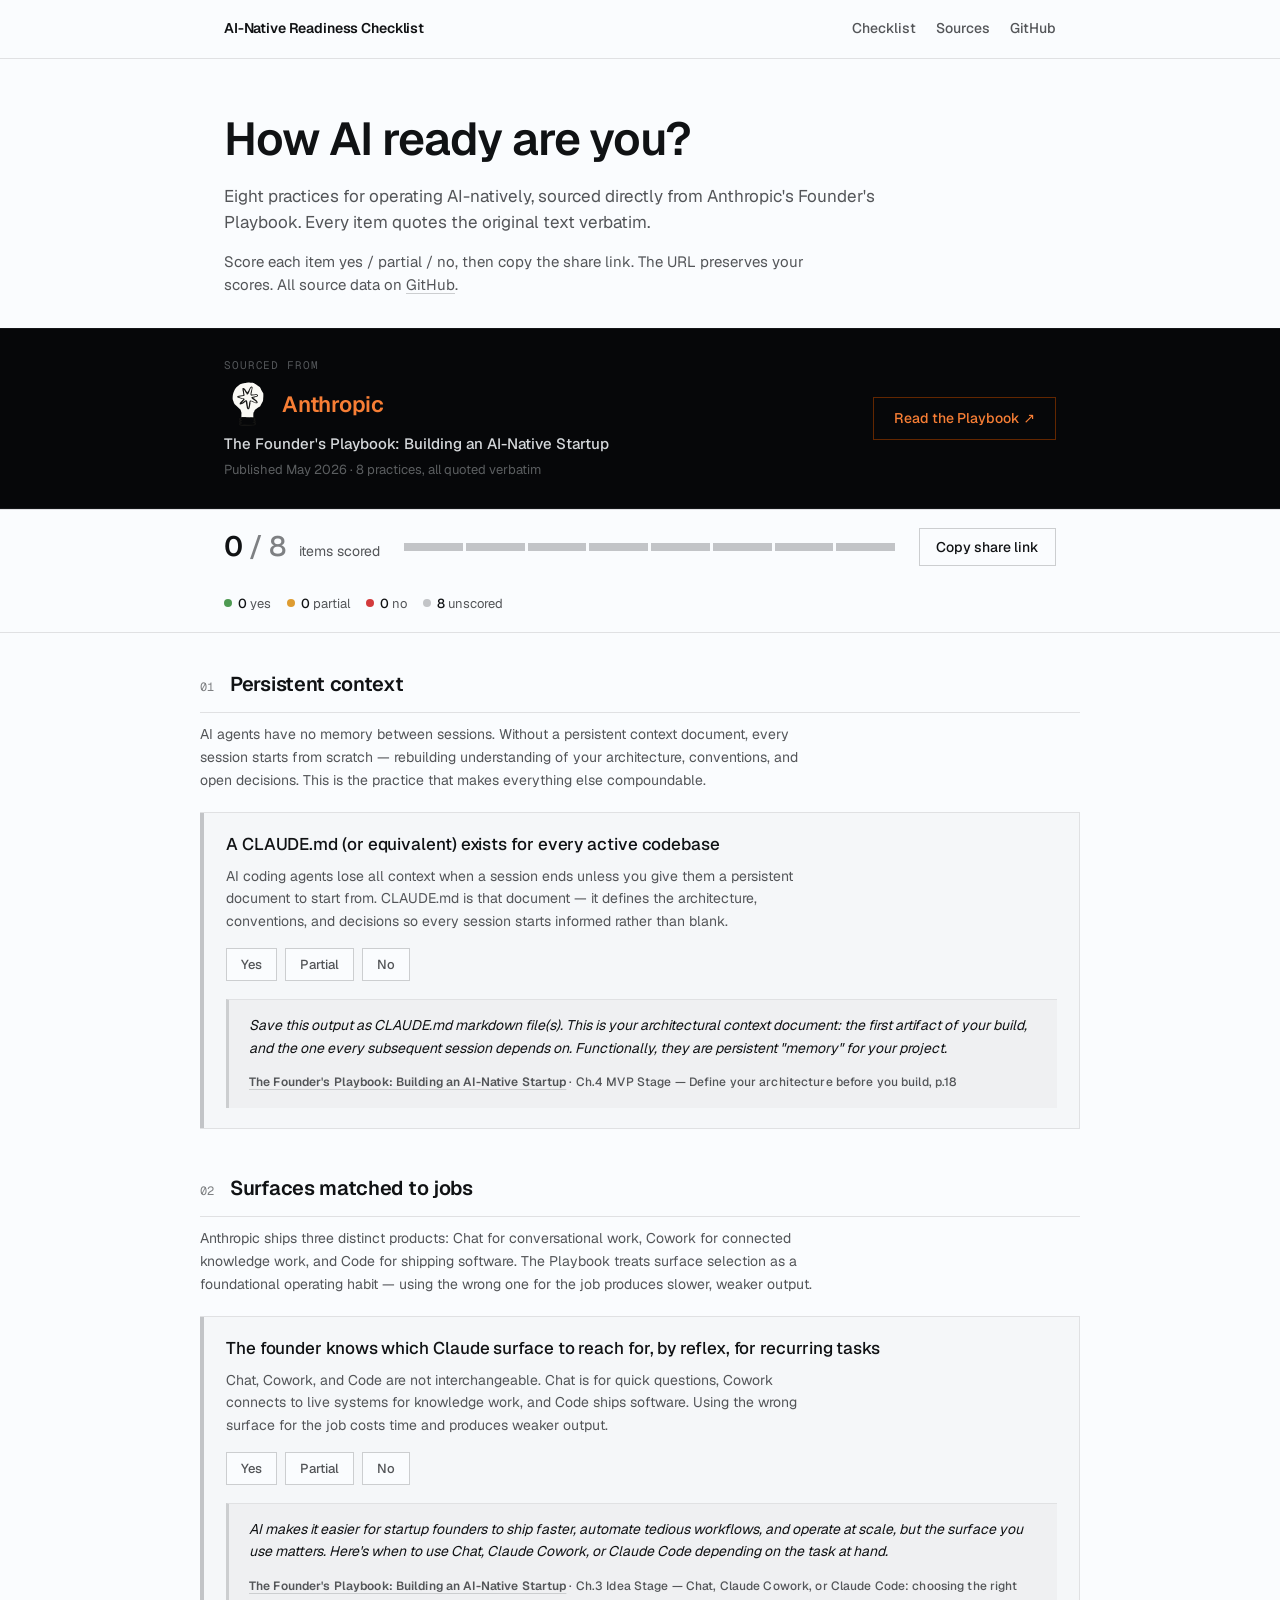
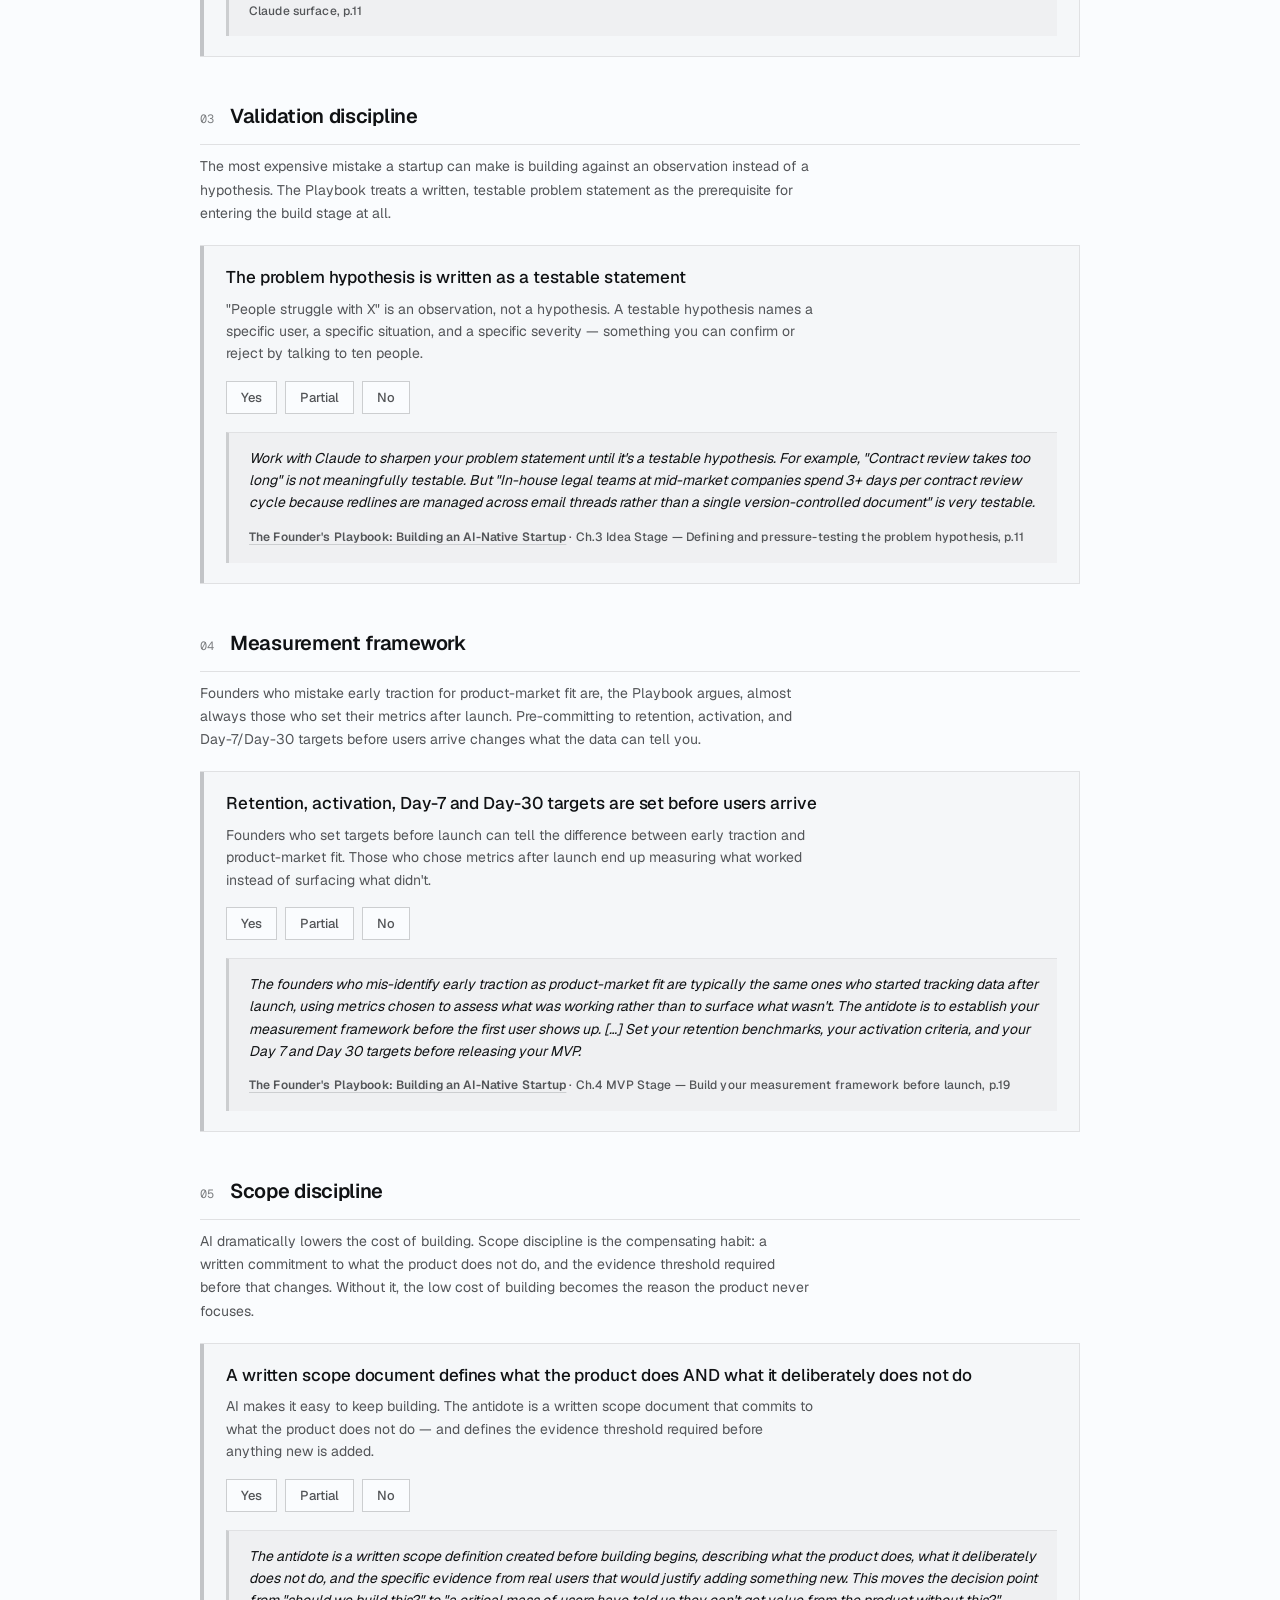
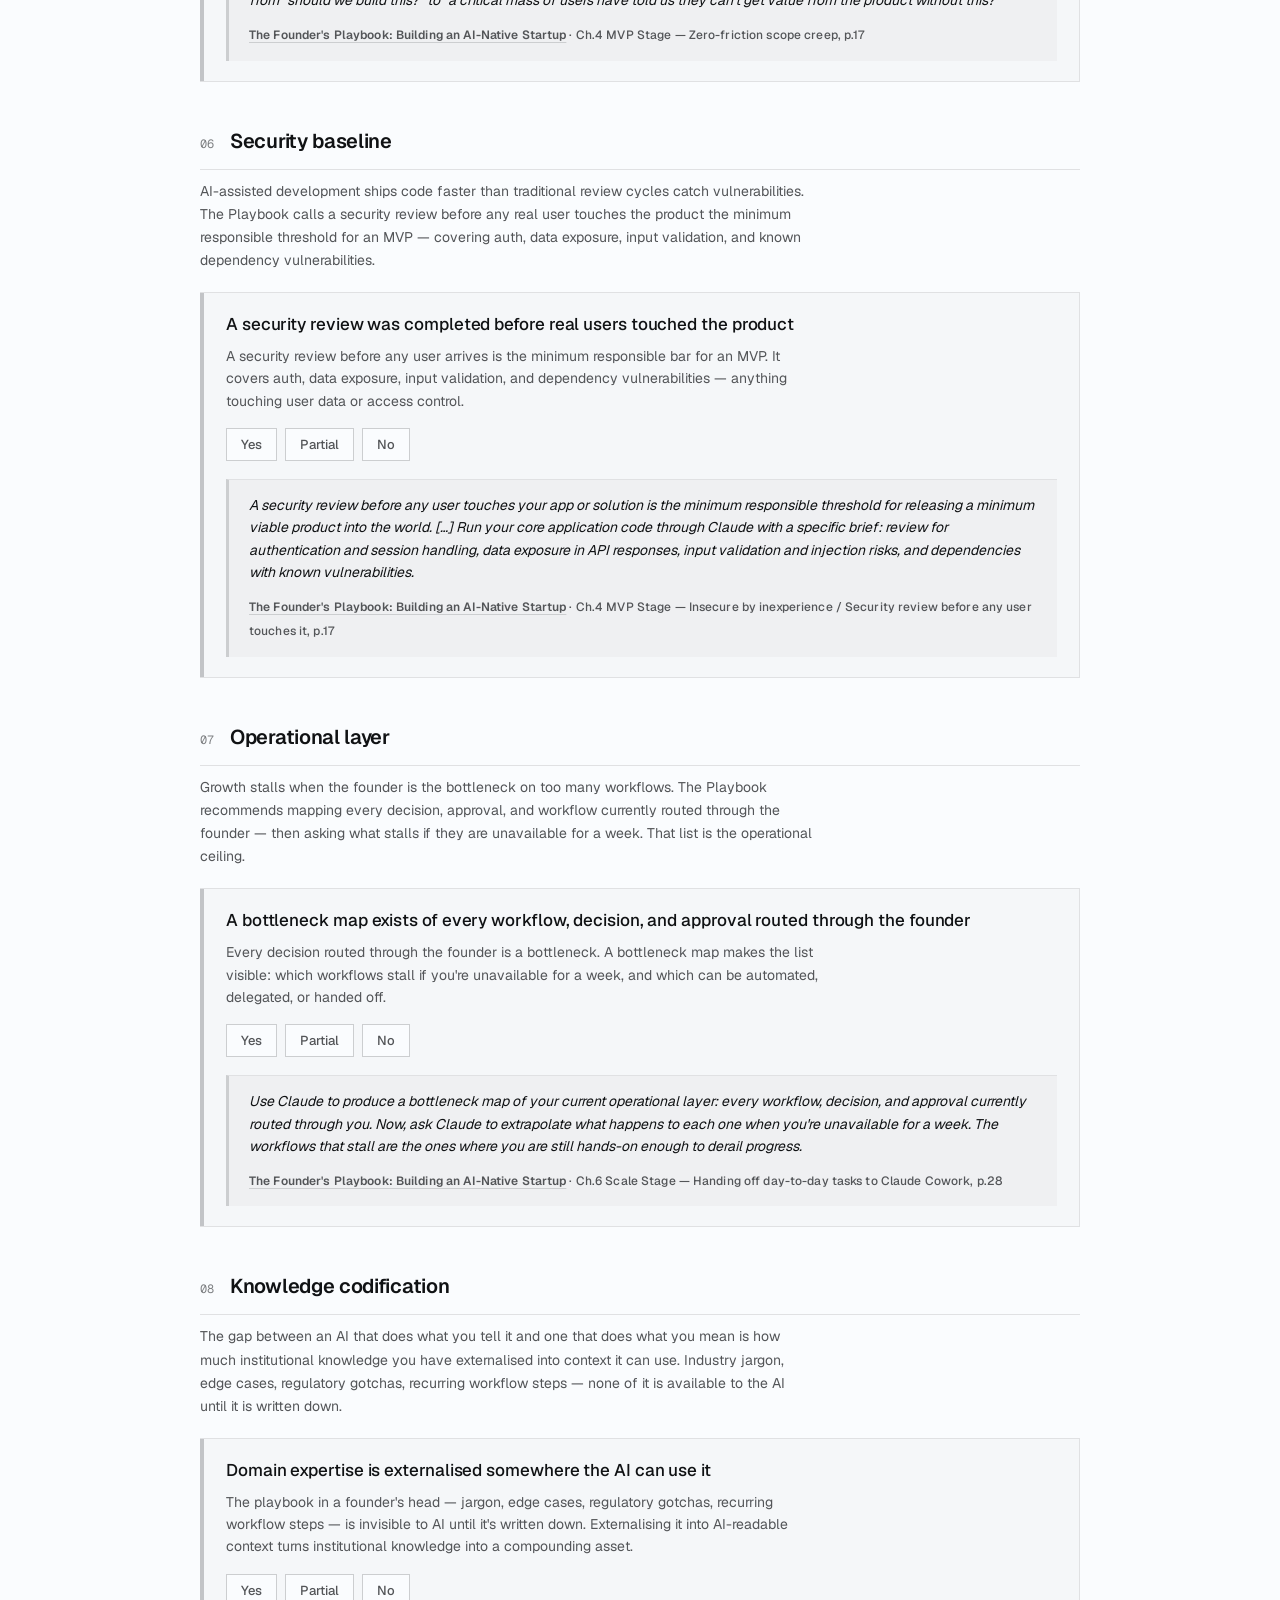
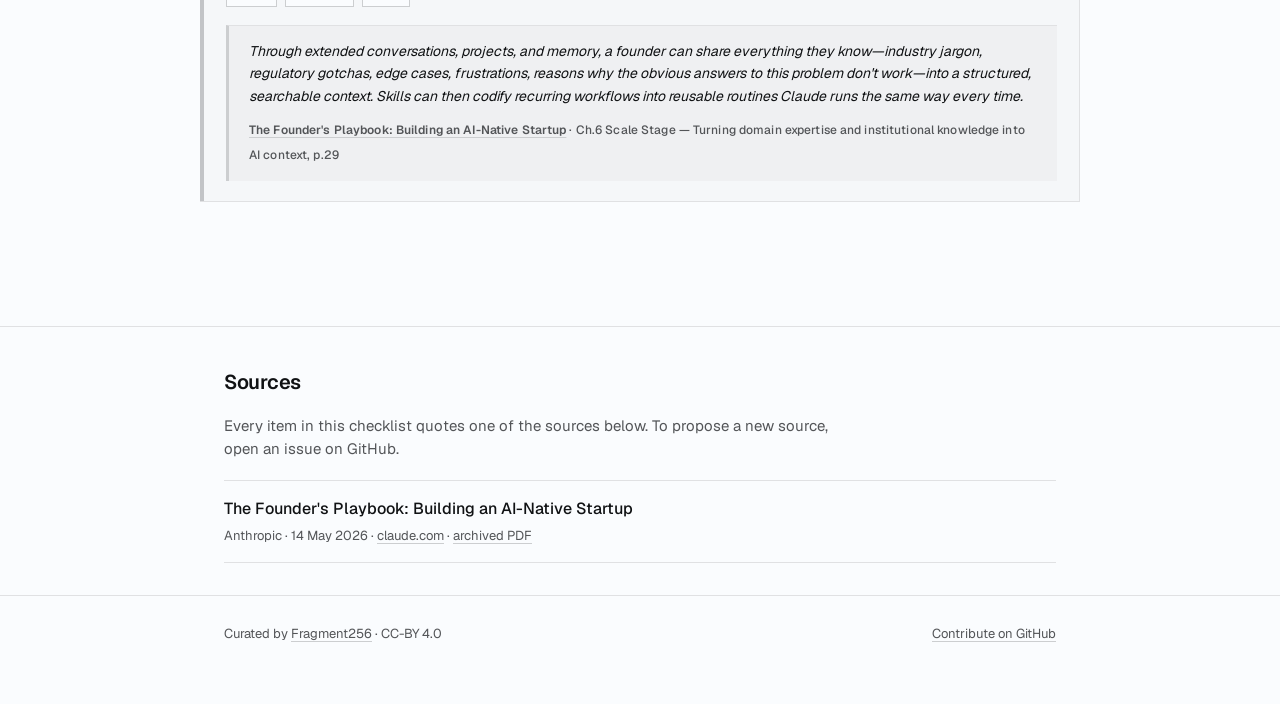
==== docs/index.html @ 61204e75 "site: use Anthropic's actual brand mark in source band" ====
<!doctype html>
<html lang="en">
<head>
<meta charset="utf-8">
<meta name="viewport" content="width=device-width, initial-scale=1">
<title>AI-Native Readiness Checklist</title>
<meta name="description" content="How AI ready are you? A checklist derived directly from Anthropic's Founder's Playbook, highlighting key milestones for AI readiness.">
<link rel="preload" href="./assets/fonts/geist-500.woff2" as="font" type="font/woff2" crossorigin>
<link rel="preload" href="./assets/fonts/geist-600.woff2" as="font" type="font/woff2" crossorigin>
<link rel="stylesheet" href="./assets/style.css">
</head>
<body>

<header class="masthead">
  <div class="masthead-inner">
    <a href="./" class="brand">AI-Native Readiness Checklist</a>
    <nav class="nav">
      <a href="#checklist">Checklist</a>
      <a href="#sources">Sources</a>
      <a href="https://github.com/Fragment256/ai-native-checklist" target="_blank" rel="noopener">GitHub</a>
    </nav>
  </div>
</header>

<section class="hero">
  <div class="wrap">
    <h1>How AI ready are you?</h1>
    <p class="lede">Eight practices for operating AI-natively, sourced directly from Anthropic's Founder's Playbook. Every item quotes the original text verbatim.</p>
    <p class="use">Score each item yes / partial / no, then copy the share link. The URL preserves your scores. All source data on <a href="https://github.com/Fragment256/ai-native-checklist" target="_blank" rel="noopener">GitHub</a>.</p>
  </div>
</section>

<div class="source-band">
  <div class="source-band-inner">
    <div class="source-band-left">
      <span class="source-band-eyebrow">Sourced from</span>
      <div class="source-band-brand">
        <img src="./assets/anthropic-mark.svg" class="anthropic-mark" alt="" aria-hidden="true" width="48" height="48">
        <span class="source-band-company">Anthropic</span>
      </div>
      <p class="source-band-title">The Founder's Playbook: Building an AI-Native Startup</p>
      <p class="source-band-meta">Published May 2026 · 8 practices, all quoted verbatim</p>
    </div>
    <a href="https://claude.com/blog/the-founders-playbook" target="_blank" rel="noopener" class="source-band-cta">Read the Playbook <span aria-hidden="true">↗</span></a>
  </div>
</div>

<div class="scoreboard">
  <div class="scoreboard-inner">
    <div class="score-block">
      <div class="score-num"><span id="score-scored">0</span><span class="total"> / <span id="score-total">8</span></span></div>
      <div class="score-label">items scored</div>
    </div>
    <div class="score-bar" id="score-bar"></div>
    <button id="share-btn" class="share-btn" type="button">Copy share link</button>
    <div class="score-breakdown" id="breakdown"></div>
  </div>
</div>

<main class="wrap checklist" id="checklist"></main>

<section class="sources-section" id="sources">
  <div class="wrap">
    <h2>Sources</h2>
    <p style="color: var(--fg-muted); font-size: 15px; margin: 0 0 20px; max-width: 62ch;">Every item in this checklist quotes one of the sources below. To propose a new source, open an issue on GitHub.</p>
    <div class="source-row">
      <span class="src-title">The Founder's Playbook: Building an AI-Native Startup</span>
      <span class="src-meta">Anthropic · 14 May 2026 · <a href="https://claude.com/blog/the-founders-playbook" target="_blank" rel="noopener">claude.com</a> · <a href="https://github.com/Fragment256/ai-native-checklist/blob/main/data/sources/founders-playbook-2026-05.pdf" target="_blank" rel="noopener">archived PDF</a></span>
    </div>
  </div>
</section>

<footer class="foot">
  <div class="wrap">
    <span>Curated by <a href="https://fragment256.com" target="_blank" rel="noopener">Fragment256</a> · CC-BY 4.0</span>
    <span><a href="https://github.com/Fragment256/ai-native-checklist" target="_blank" rel="noopener">Contribute on GitHub</a></span>
  </div>
</footer>

<script src="./assets/app.js"></script>
</body>
</html>
---- docs/assets/style.css ----
/* AI-Native Readiness Checklist — self-hosted Geist + restrained R/A/G */

@font-face {
  font-family: "Geist";
  font-style: normal;
  font-weight: 400;
  font-display: swap;
  src: url("./fonts/geist-400.woff2") format("woff2");
}
@font-face {
  font-family: "Geist";
  font-style: normal;
  font-weight: 500;
  font-display: swap;
  src: url("./fonts/geist-500.woff2") format("woff2");
}
@font-face {
  font-family: "Geist";
  font-style: normal;
  font-weight: 600;
  font-display: swap;
  src: url("./fonts/geist-600.woff2") format("woff2");
}
@font-face {
  font-family: "Geist";
  font-style: normal;
  font-weight: 700;
  font-display: swap;
  src: url("./fonts/geist-700.woff2") format("woff2");
}
@font-face {
  font-family: "Geist Mono";
  font-style: normal;
  font-weight: 400;
  font-display: swap;
  src: url("./fonts/geist-mono-400.woff2") format("woff2");
}
@font-face {
  font-family: "Geist Mono";
  font-style: normal;
  font-weight: 500;
  font-display: swap;
  src: url("./fonts/geist-mono-500.woff2") format("woff2");
}

:root {
  --bg: oklch(0.99 0.003 250);
  --fg: oklch(0.18 0.005 250);
  --fg-muted: oklch(0.45 0.005 250);
  --fg-faint: oklch(0.6 0.005 250);
  --surface: oklch(0.975 0.003 250);
  --surface-2: oklch(0.955 0.003 250);
  --border: oklch(0.91 0.003 250);
  --border-strong: oklch(0.85 0.003 250);

  --yes: oklch(0.62 0.13 145);
  --partial: oklch(0.74 0.14 75);
  --no: oklch(0.58 0.19 25);
  --unscored: oklch(0.82 0.005 250);

  --yes-bg: oklch(0.95 0.04 145);
  --partial-bg: oklch(0.95 0.05 75);
  --no-bg: oklch(0.95 0.05 25);

  --font-sans: "Geist", -apple-system, BlinkMacSystemFont, "Inter", "Segoe UI", system-ui, sans-serif;
  --font-mono: "Geist Mono", "JetBrains Mono", ui-monospace, monospace;

  --max-w: 880px;
}

* { box-sizing: border-box; }

html, body {
  margin: 0;
  padding: 0;
  background: var(--bg);
  color: var(--fg);
  font-family: var(--font-sans);
  font-size: 16px;
  line-height: 1.55;
  -webkit-font-smoothing: antialiased;
  text-rendering: optimizeLegibility;
}

a { color: inherit; text-decoration: underline; text-underline-offset: 3px; text-decoration-thickness: 1px; text-decoration-color: var(--border-strong); }
a:hover { text-decoration-color: var(--fg); }

.wrap { max-width: var(--max-w); margin: 0 auto; padding: 0 24px; }

/* ───── Masthead ───── */
.masthead { border-bottom: 1px solid var(--border); background: var(--bg); }
.masthead-inner { display: flex; align-items: center; justify-content: space-between; padding: 18px 24px; max-width: var(--max-w); margin: 0 auto; gap: 24px; }
.brand { font-family: var(--font-sans); font-size: 14px; font-weight: 600; letter-spacing: -0.01em; color: var(--fg); text-decoration: none; }
.brand:hover { text-decoration: none; }
.nav { display: flex; gap: 20px; }
.nav a { font-family: var(--font-sans); font-size: 14px; font-weight: 500; text-decoration: none; color: var(--fg-muted); }
.nav a:hover, .nav a.active { color: var(--fg); }

/* ───── Hero ───── */
.hero { padding: 56px 0 32px; }
.hero h1 { font-family: var(--font-sans); font-weight: 600; font-size: clamp(34px, 5vw, 46px); line-height: 1.05; letter-spacing: -0.025em; margin: 0 0 20px; }
.hero p.lede { font-size: 17px; color: var(--fg-muted); margin: 0 0 14px; max-width: 62ch; }
.hero p.use { font-size: 15px; color: var(--fg-muted); margin: 0; max-width: 62ch; }
.hero .use a { color: var(--fg-muted); }

/* ───── Anthropic source band ───── */
.source-band {
  background: oklch(0.13 0.006 250);
  border-top: 1px solid oklch(0.2 0.006 250);
  border-bottom: 1px solid oklch(0.2 0.006 250);
}
.source-band-inner {
  display: flex;
  align-items: center;
  justify-content: space-between;
  gap: 32px;
  padding: 28px 24px;
  max-width: var(--max-w);
  margin: 0 auto;
}
.source-band-left { display: flex; flex-direction: column; gap: 6px; }
.source-band-eyebrow {
  font-family: var(--font-mono);
  font-size: 11px;
  letter-spacing: 0.08em;
  text-transform: uppercase;
  color: oklch(0.45 0.006 250);
}
.source-band-brand {
  display: flex;
  align-items: center;
  gap: 10px;
  color: oklch(0.72 0.17 48);
}
.anthropic-mark {
  width: 48px;
  height: 48px;
  flex-shrink: 0;
  display: block;
}
.source-band-company {
  font-family: var(--font-sans);
  font-size: 22px;
  font-weight: 600;
  letter-spacing: -0.01em;
  color: oklch(0.72 0.17 48);
  line-height: 1;
}
.source-band-title {
  font-family: var(--font-sans);
  font-size: 15px;
  font-weight: 500;
  color: oklch(0.88 0.005 250);
  margin: 0;
  line-height: 1.3;
}
.source-band-meta {
  font-family: var(--font-sans);
  font-size: 13px;
  color: oklch(0.48 0.005 250);
  margin: 0;
}
.source-band-cta {
  flex-shrink: 0;
  font-family: var(--font-sans);
  font-size: 14px;
  font-weight: 500;
  color: oklch(0.72 0.17 48);
  text-decoration: none;
  border: 1px solid oklch(0.35 0.1 48);
  padding: 10px 20px;
  transition: background 140ms cubic-bezier(0.22, 1, 0.36, 1), border-color 140ms;
}
.source-band-cta:hover {
  background: oklch(0.18 0.012 48);
  border-color: oklch(0.5 0.14 48);
  text-decoration: none;
}

/* ───── Scoreboard ───── */
.scoreboard { position: sticky; top: 0; background: var(--bg); border-top: 1px solid var(--border); border-bottom: 1px solid var(--border); z-index: 10; }
.scoreboard-inner { display: flex; align-items: center; justify-content: space-between; gap: 24px; padding: 18px 24px; max-width: var(--max-w); margin: 0 auto; flex-wrap: wrap; }
.score-block { display: flex; align-items: baseline; gap: 14px; }
.score-num { font-family: var(--font-sans); font-weight: 600; font-size: 28px; letter-spacing: -0.02em; color: var(--fg); line-height: 1; }
.score-num .total { color: var(--fg-faint); font-weight: 500; }
.score-label { font-family: var(--font-sans); font-size: 14px; color: var(--fg-muted); }
.score-bar { flex: 1; min-width: 200px; display: flex; gap: 3px; height: 8px; }
.score-bar .cell { flex: 1; background: var(--unscored); transition: background 200ms cubic-bezier(0.22, 1, 0.36, 1); }
.score-bar .cell.yes { background: var(--yes); }
.score-bar .cell.partial { background: var(--partial); }
.score-bar .cell.no { background: var(--no); }
.share-btn { font-family: var(--font-sans); font-size: 14px; font-weight: 500; padding: 9px 16px; border: 1px solid var(--border-strong); background: var(--bg); color: var(--fg); cursor: pointer; transition: background 140ms cubic-bezier(0.22, 1, 0.36, 1); border-radius: 0; }
.share-btn:hover { background: var(--surface-2); }
.share-btn.copied { background: var(--fg); color: var(--bg); border-color: var(--fg); }

.score-breakdown { display: flex; gap: 16px; font-family: var(--font-sans); font-size: 13px; color: var(--fg-muted); margin-top: 4px; flex-basis: 100%; }
.score-breakdown .dot { display: inline-block; width: 8px; height: 8px; border-radius: 50%; margin-right: 6px; vertical-align: 1px; background: var(--unscored); }
.score-breakdown .dot.yes { background: var(--yes); }
.score-breakdown .dot.partial { background: var(--partial); }
.score-breakdown .dot.no { background: var(--no); }
.score-breakdown .count { color: var(--fg); font-weight: 500; }

/* ───── Categories + items ───── */
.checklist { padding: 36px 0 80px; }
.category { margin: 0 0 44px; }
.category-head { display: flex; align-items: baseline; gap: 16px; margin: 0 0 10px; padding-bottom: 12px; border-bottom: 1px solid var(--border); }
.category-num { font-family: var(--font-mono); font-size: 12px; color: var(--fg-faint); }
.category-title { font-family: var(--font-sans); font-weight: 600; font-size: 20px; letter-spacing: -0.015em; margin: 0; }
.category-desc { font-size: 14px; line-height: 1.65; color: var(--fg-muted); margin: 0 0 20px; max-width: 68ch; }

.item {
  display: grid;
  grid-template-columns: 4px 1fr;
  margin: 0 0 12px;
  background: var(--surface);
  border: 1px solid var(--border);
  border-left: none;
  overflow: hidden;
}
.item-bar { background: var(--unscored); transition: background 200ms cubic-bezier(0.22, 1, 0.36, 1); }
.item[data-score="yes"] .item-bar { background: var(--yes); }
.item[data-score="partial"] .item-bar { background: var(--partial); }
.item[data-score="no"] .item-bar { background: var(--no); }

.item-body { padding: 20px 22px; }
.item-title { font-family: var(--font-sans); font-weight: 500; font-size: 17px; line-height: 1.4; margin: 0 0 8px; letter-spacing: -0.005em; }
.item-desc { font-size: 14px; line-height: 1.6; color: var(--fg-muted); margin: 0 0 16px; max-width: 66ch; }

.scores { display: flex; gap: 8px; flex-wrap: wrap; }
.score-btn {
  font-family: var(--font-sans);
  font-size: 13px;
  font-weight: 500;
  padding: 7px 14px;
  border: 1px solid var(--border-strong);
  background: var(--bg);
  color: var(--fg-muted);
  cursor: pointer;
  transition: all 140ms cubic-bezier(0.22, 1, 0.36, 1);
  border-radius: 0;
}
.score-btn:hover { color: var(--fg); border-color: var(--fg-muted); }
.score-btn[aria-pressed="true"] { color: var(--fg); border-color: var(--fg); }
.score-btn[data-val="yes"][aria-pressed="true"] { background: var(--yes-bg); border-color: var(--yes); color: oklch(0.32 0.13 145); }
.score-btn[data-val="partial"][aria-pressed="true"] { background: var(--partial-bg); border-color: var(--partial); color: oklch(0.38 0.14 75); }
.score-btn[data-val="no"][aria-pressed="true"] { background: var(--no-bg); border-color: var(--no); color: oklch(0.36 0.19 25); }

.item-quote {
  margin: 18px 0 0;
  padding: 14px 18px 14px 20px;
  border-top: 1px solid var(--border);
  border-left: 3px solid var(--border-strong);
  background: var(--surface-2);
}
.item-quote p {
  font-family: var(--font-sans);
  font-size: 14px;
  line-height: 1.6;
  color: var(--fg);
  margin: 0 0 10px;
  font-style: italic;
}
.item-quote cite {
  font-family: var(--font-sans);
  font-size: 12px;
  color: var(--fg-muted);
  font-style: normal;
  font-weight: 500;
  letter-spacing: 0.01em;
}
.item-quote cite a { color: var(--fg-muted); font-weight: 600; text-decoration-color: var(--border-strong); }
.item-quote cite a:hover { color: var(--fg); text-decoration-color: var(--fg); }

/* ───── Sources block on home page ───── */
.sources-section { padding: 40px 0 32px; border-top: 1px solid var(--border); }
.sources-section h2 { font-family: var(--font-sans); font-weight: 600; font-size: 20px; letter-spacing: -0.015em; margin: 0 0 16px; }
.source-row { display: flex; flex-direction: column; gap: 4px; padding: 16px 0; border-top: 1px solid var(--border); }
.source-row:last-child { border-bottom: 1px solid var(--border); }
.source-row .src-title { font-family: var(--font-sans); font-weight: 500; font-size: 16px; color: var(--fg); }
.source-row .src-meta { font-family: var(--font-sans); font-size: 13px; color: var(--fg-muted); }
.source-row .src-meta a { color: inherit; }

/* ───── Footer ───── */
.foot { border-top: 1px solid var(--border); padding: 28px 0 60px; font-family: var(--font-sans); font-size: 13px; color: var(--fg-muted); }
.foot .wrap { display: flex; justify-content: space-between; gap: 16px; flex-wrap: wrap; }
.foot a { color: var(--fg-muted); }
.foot a:hover { color: var(--fg); }

@media (max-width: 600px) {
  .masthead-inner { flex-direction: column; align-items: flex-start; gap: 10px; padding: 14px 20px; }
  .nav { flex-wrap: wrap; }
  .scoreboard-inner { padding: 14px 20px; }
  .score-block { flex: 1; }
  .wrap { padding: 0 20px; }
  .hero { padding: 36px 0 24px; }
  .hero h1 { font-size: 30px; }
  .checklist { padding: 24px 0 60px; }
  .item-body { padding: 16px 18px; }
  .source-band-inner { flex-direction: column; align-items: flex-start; gap: 20px; padding: 24px 20px; }
  .source-band-cta { align-self: flex-start; }
  .source-band-company { font-size: 18px; }
}
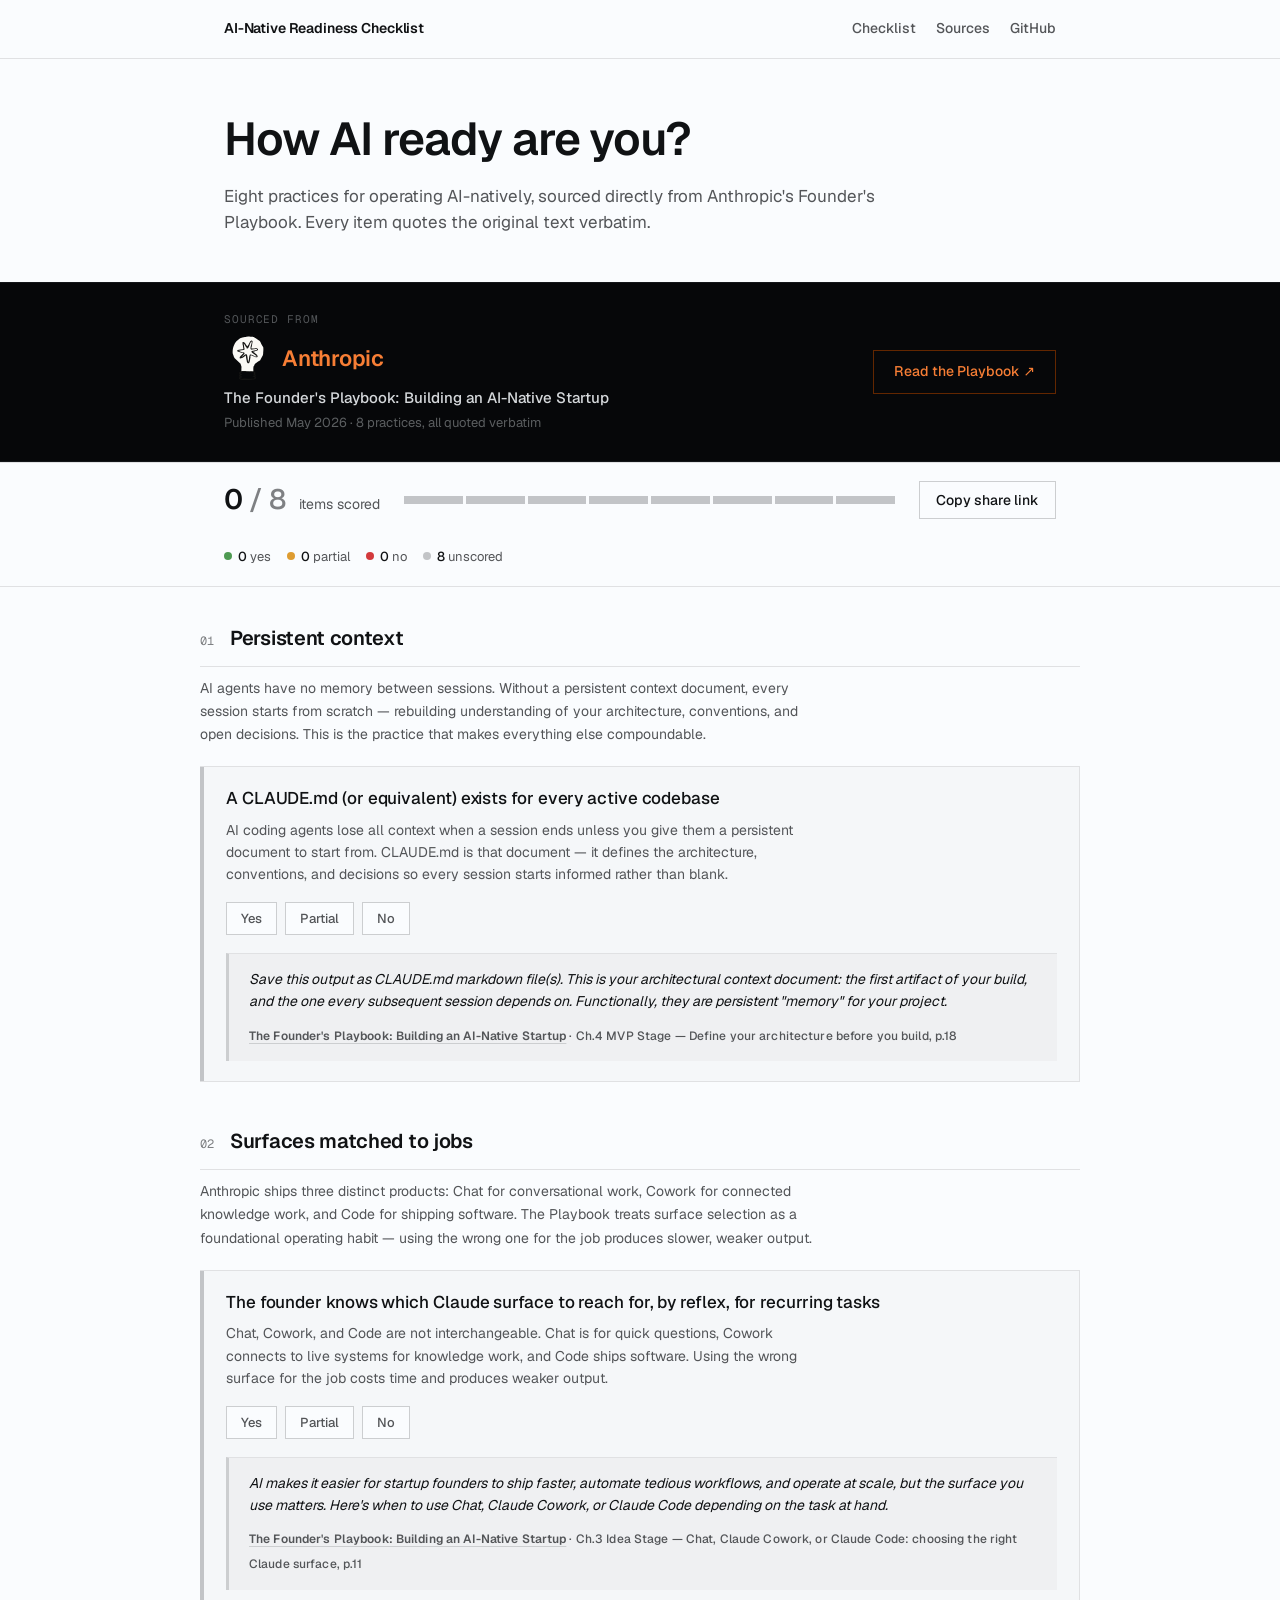
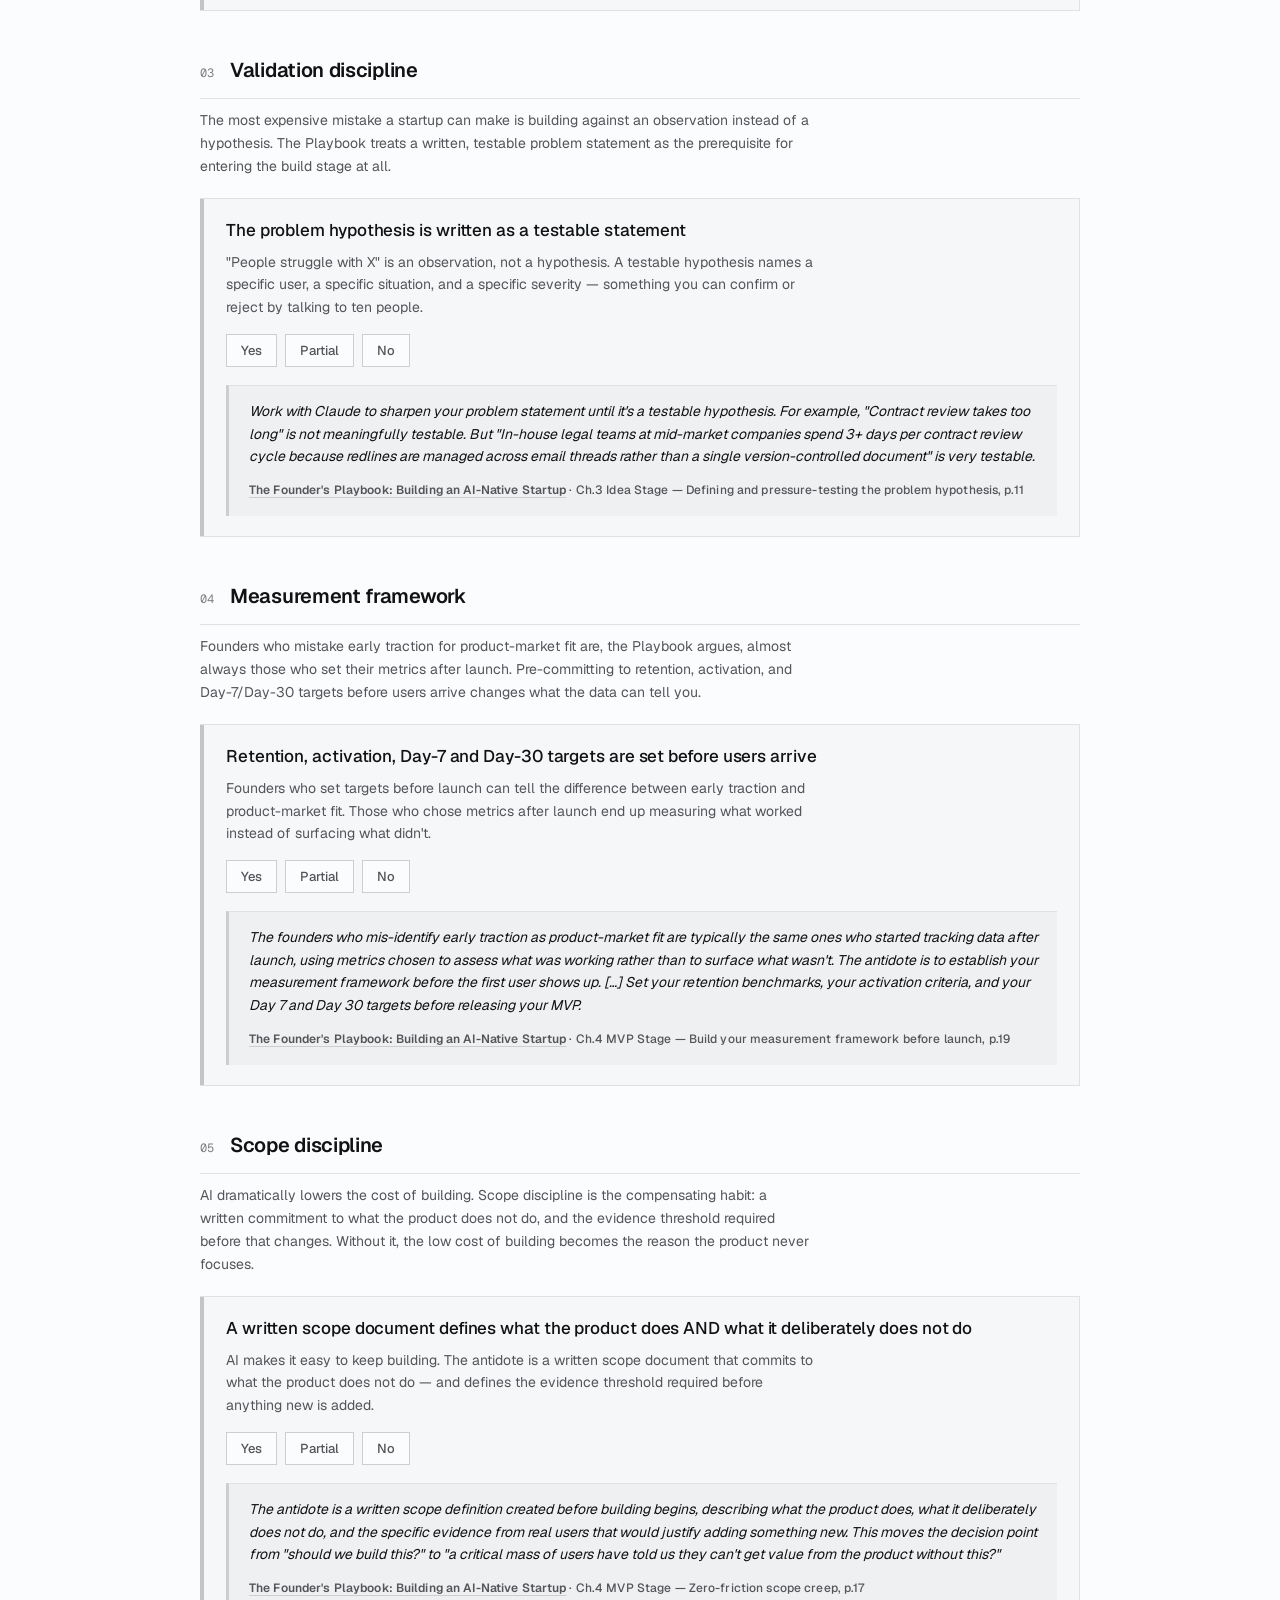
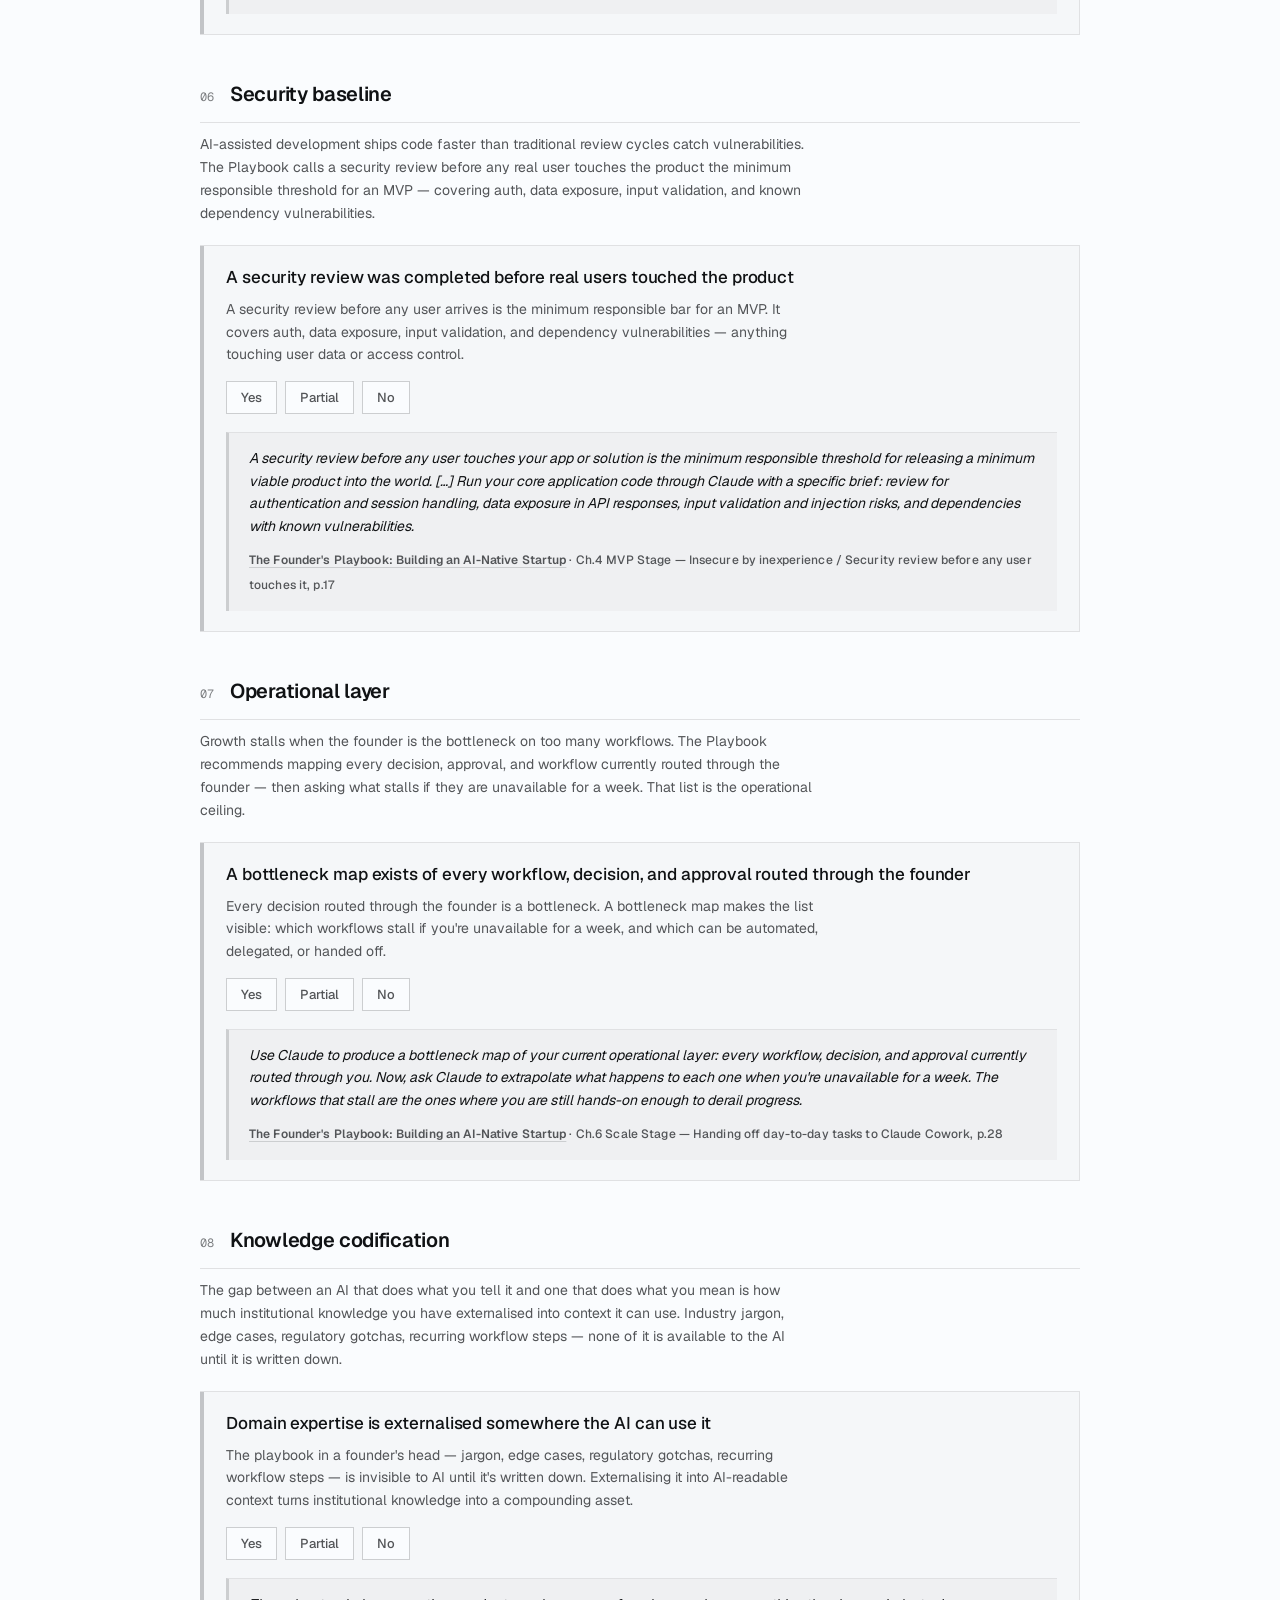
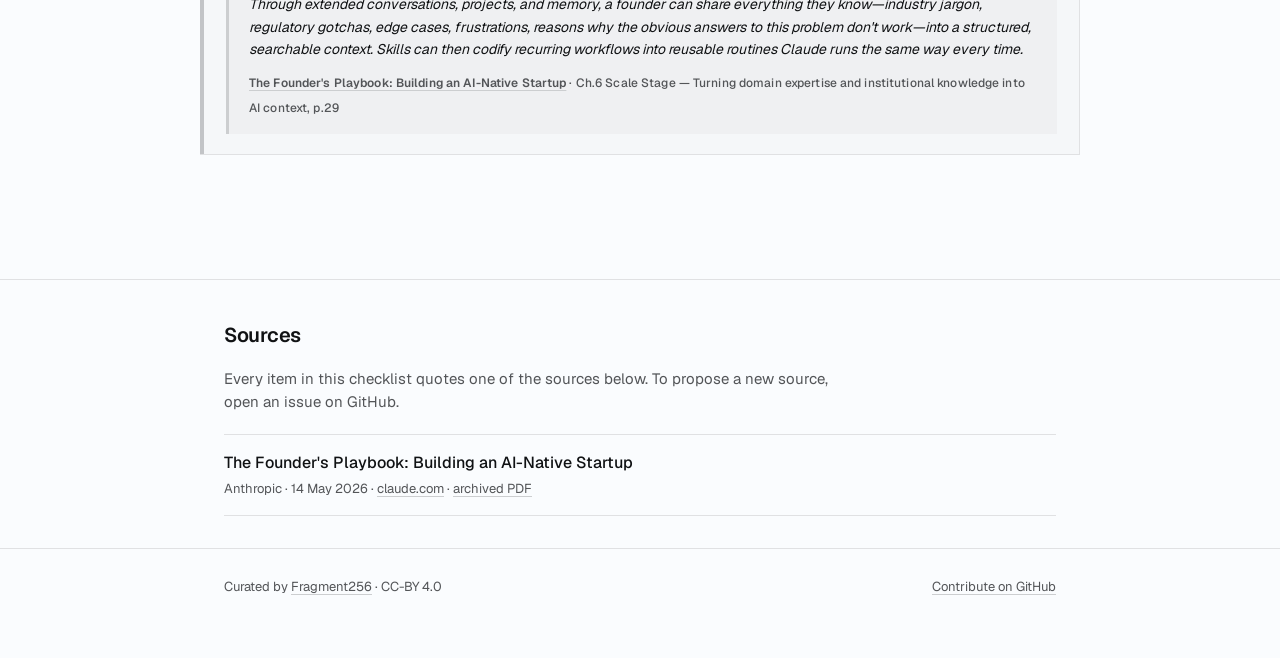
==== commit 2ecf0c54: "site: remove patronising how-to-use copy from hero" ====
--- a/docs/index.html
+++ b/docs/index.html
@@ -26,7 +26,6 @@
   <div class="wrap">
     <h1>How AI ready are you?</h1>
     <p class="lede">Eight practices for operating AI-natively, sourced directly from Anthropic's Founder's Playbook. Every item quotes the original text verbatim.</p>
-    <p class="use">Score each item yes / partial / no, then copy the share link. The URL preserves your scores. All source data on <a href="https://github.com/Fragment256/ai-native-checklist" target="_blank" rel="noopener">GitHub</a>.</p>
   </div>
 </section>
 
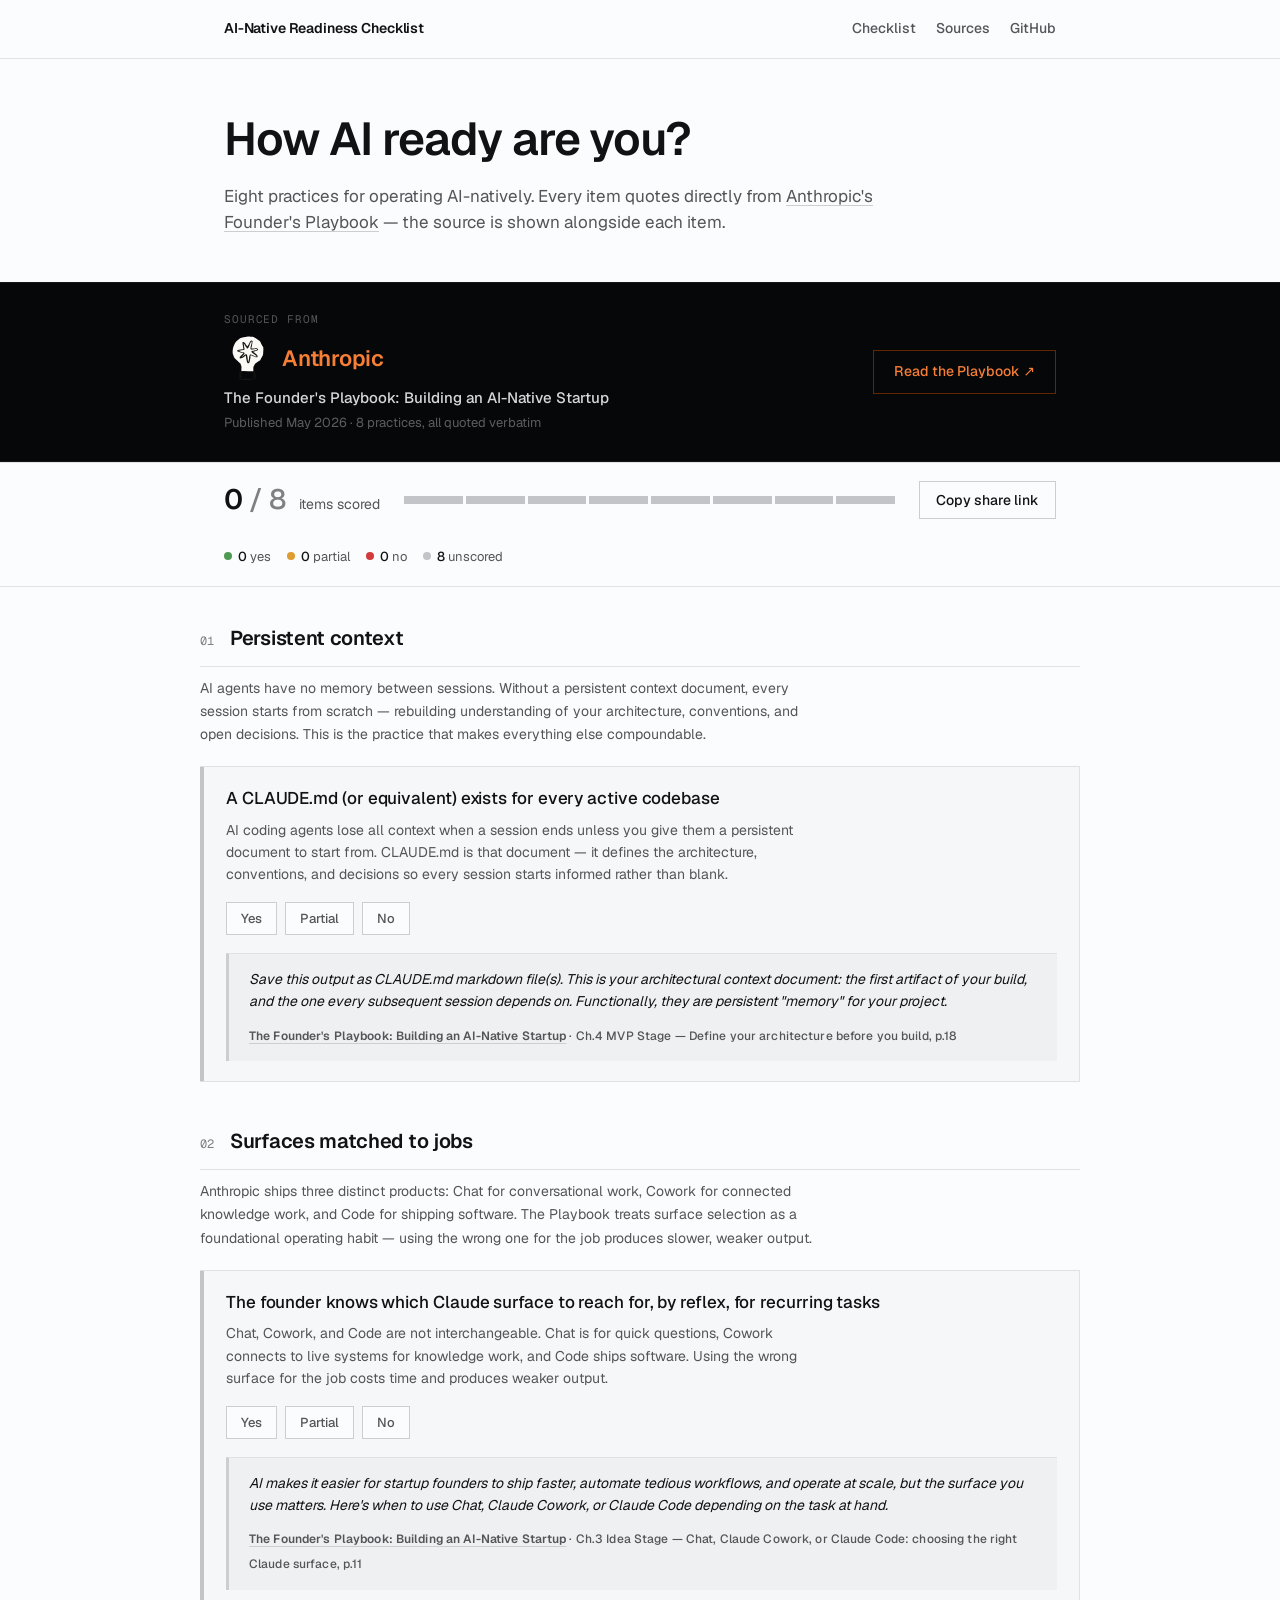
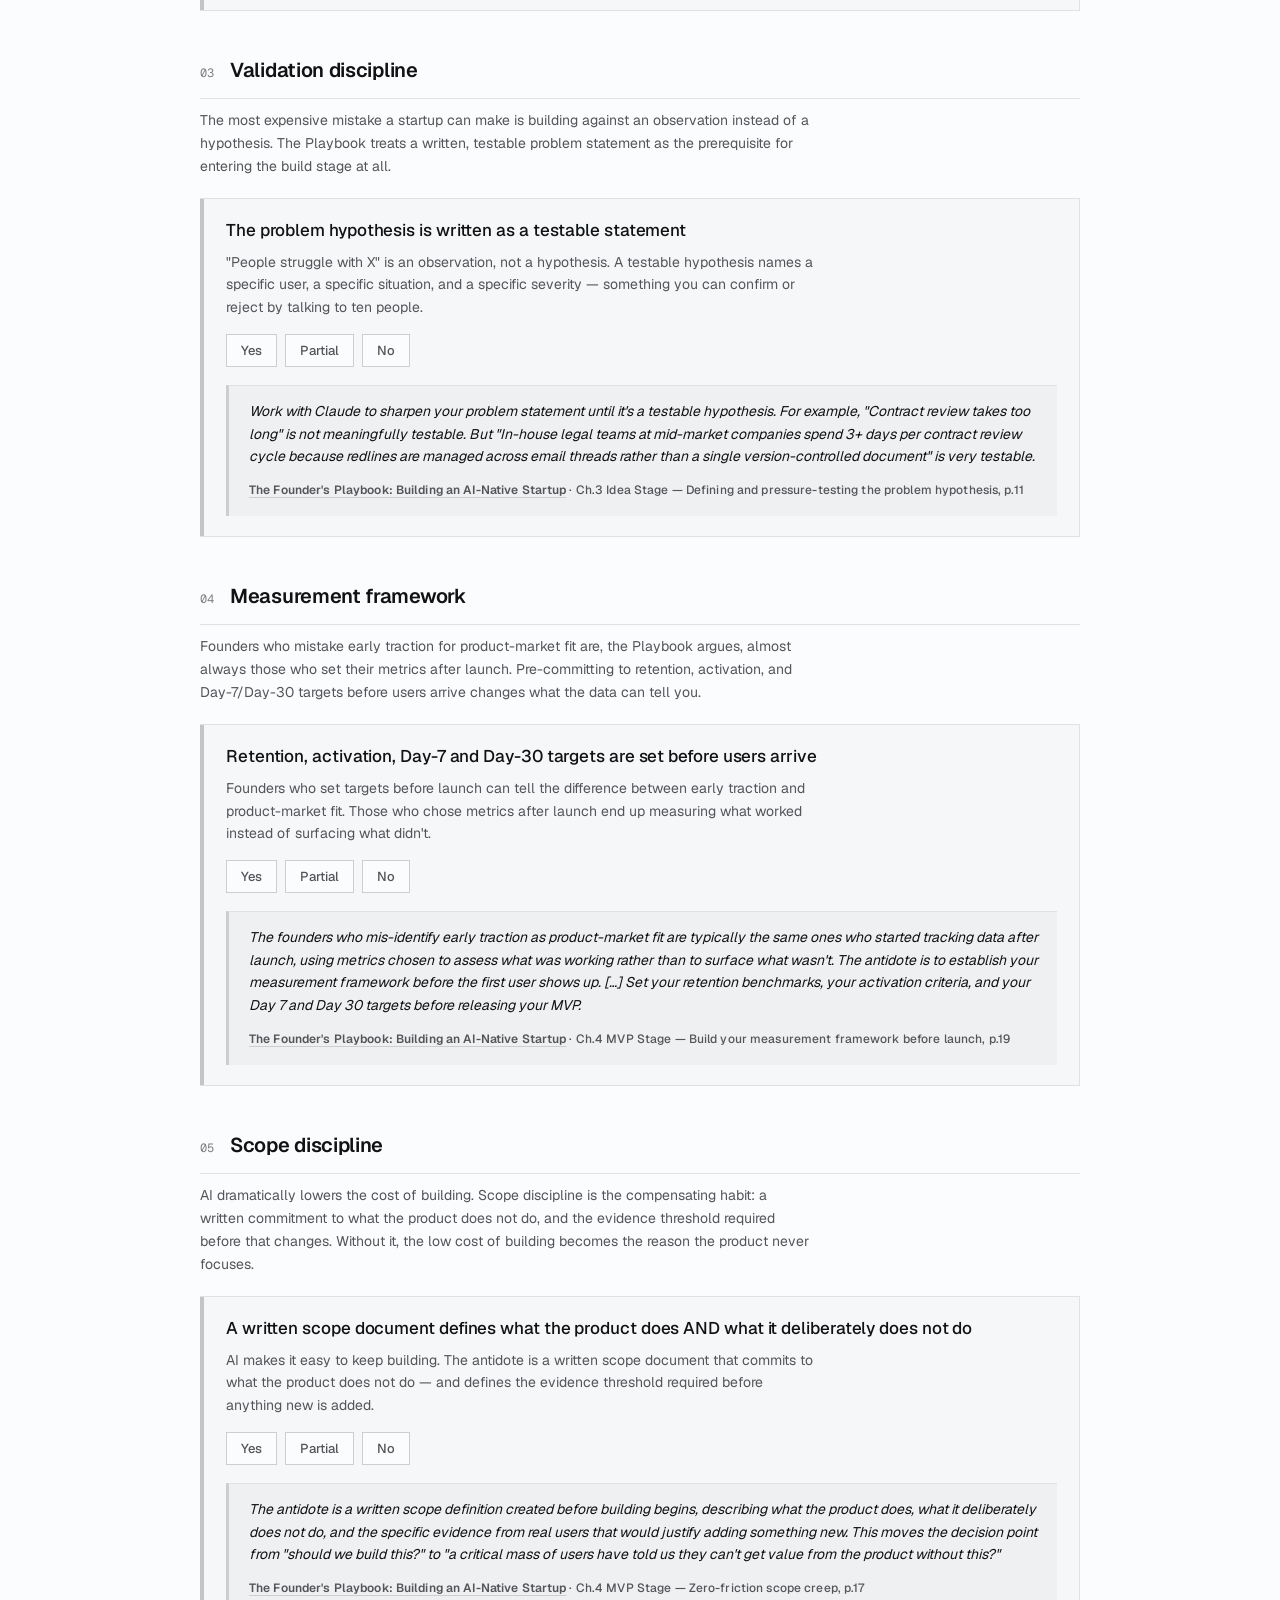
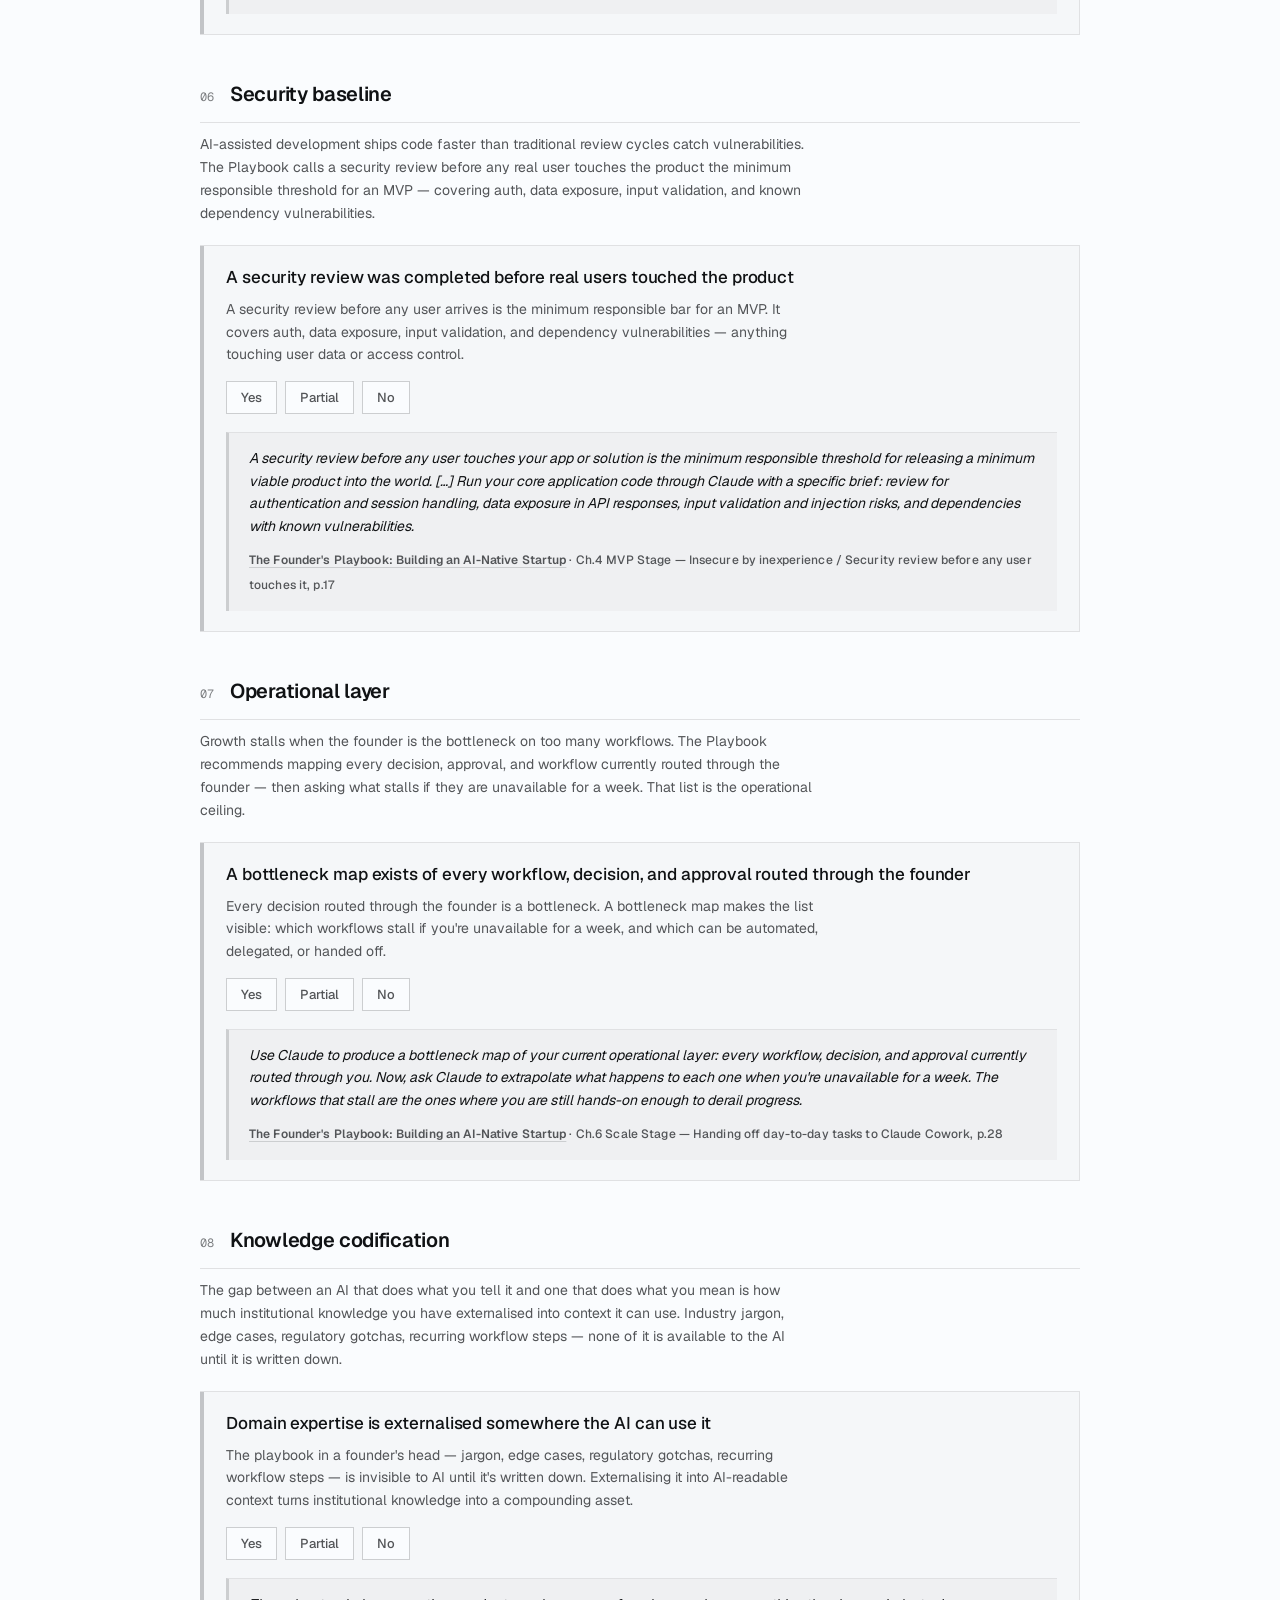
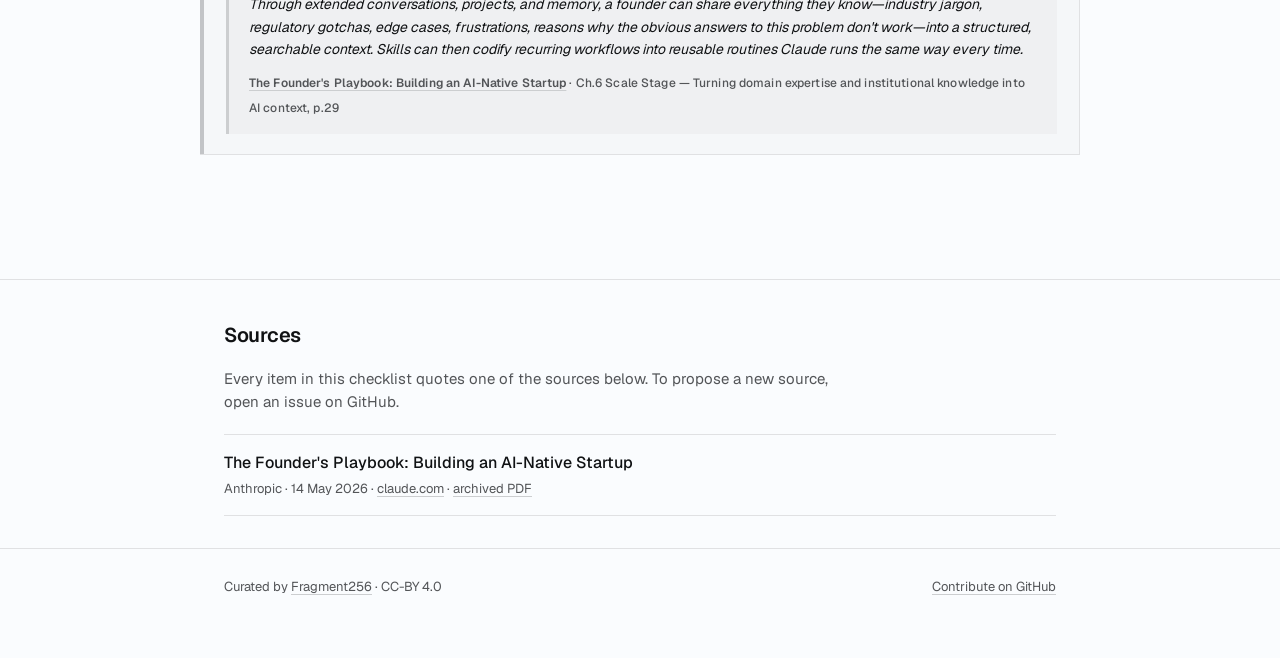
==== commit c14077c6: "site: restore lede copy to user-approved version" ====
--- a/docs/index.html
+++ b/docs/index.html
@@ -25,7 +25,7 @@
 <section class="hero">
   <div class="wrap">
     <h1>How AI ready are you?</h1>
-    <p class="lede">Eight practices for operating AI-natively, sourced directly from Anthropic's Founder's Playbook. Every item quotes the original text verbatim.</p>
+    <p class="lede">Eight practices for operating AI-natively. Every item quotes directly from <a href="https://claude.com/blog/the-founders-playbook" target="_blank" rel="noopener">Anthropic's Founder's Playbook</a> — the source is shown alongside each item.</p>
   </div>
 </section>
 
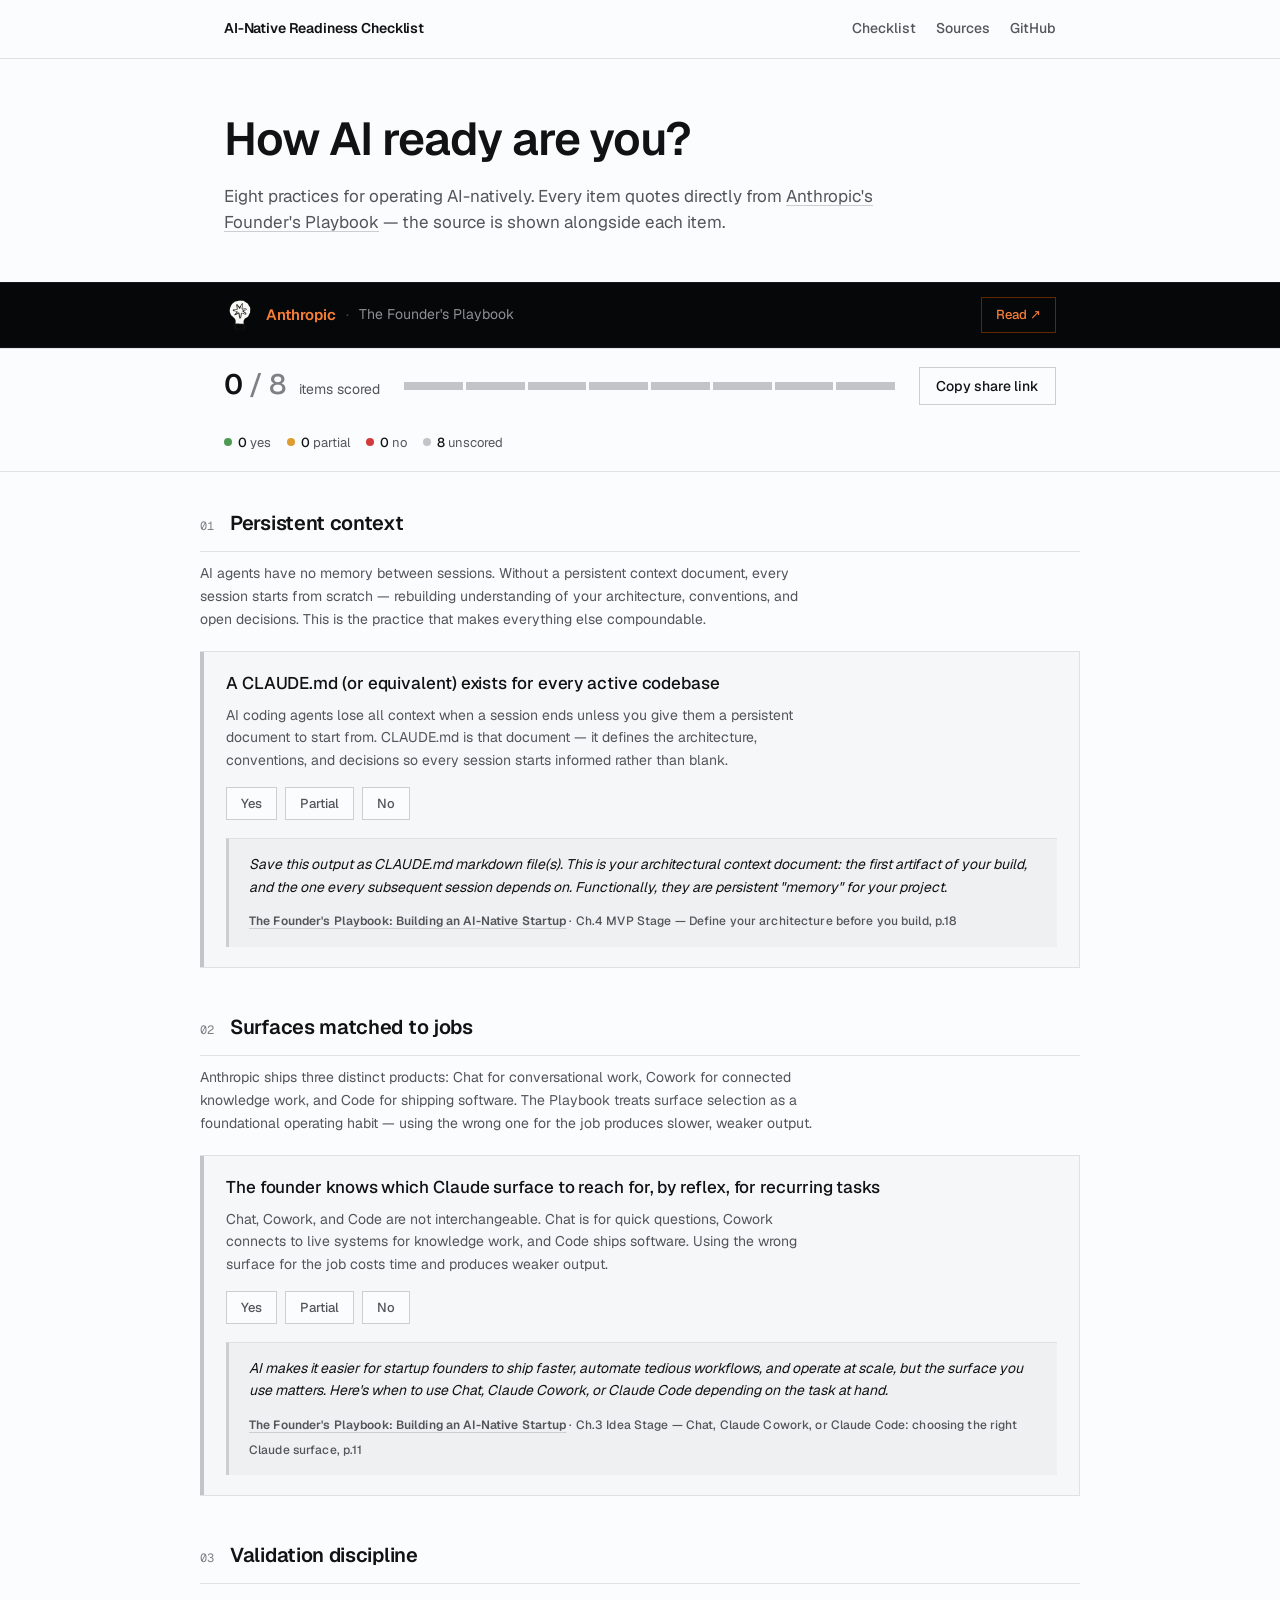
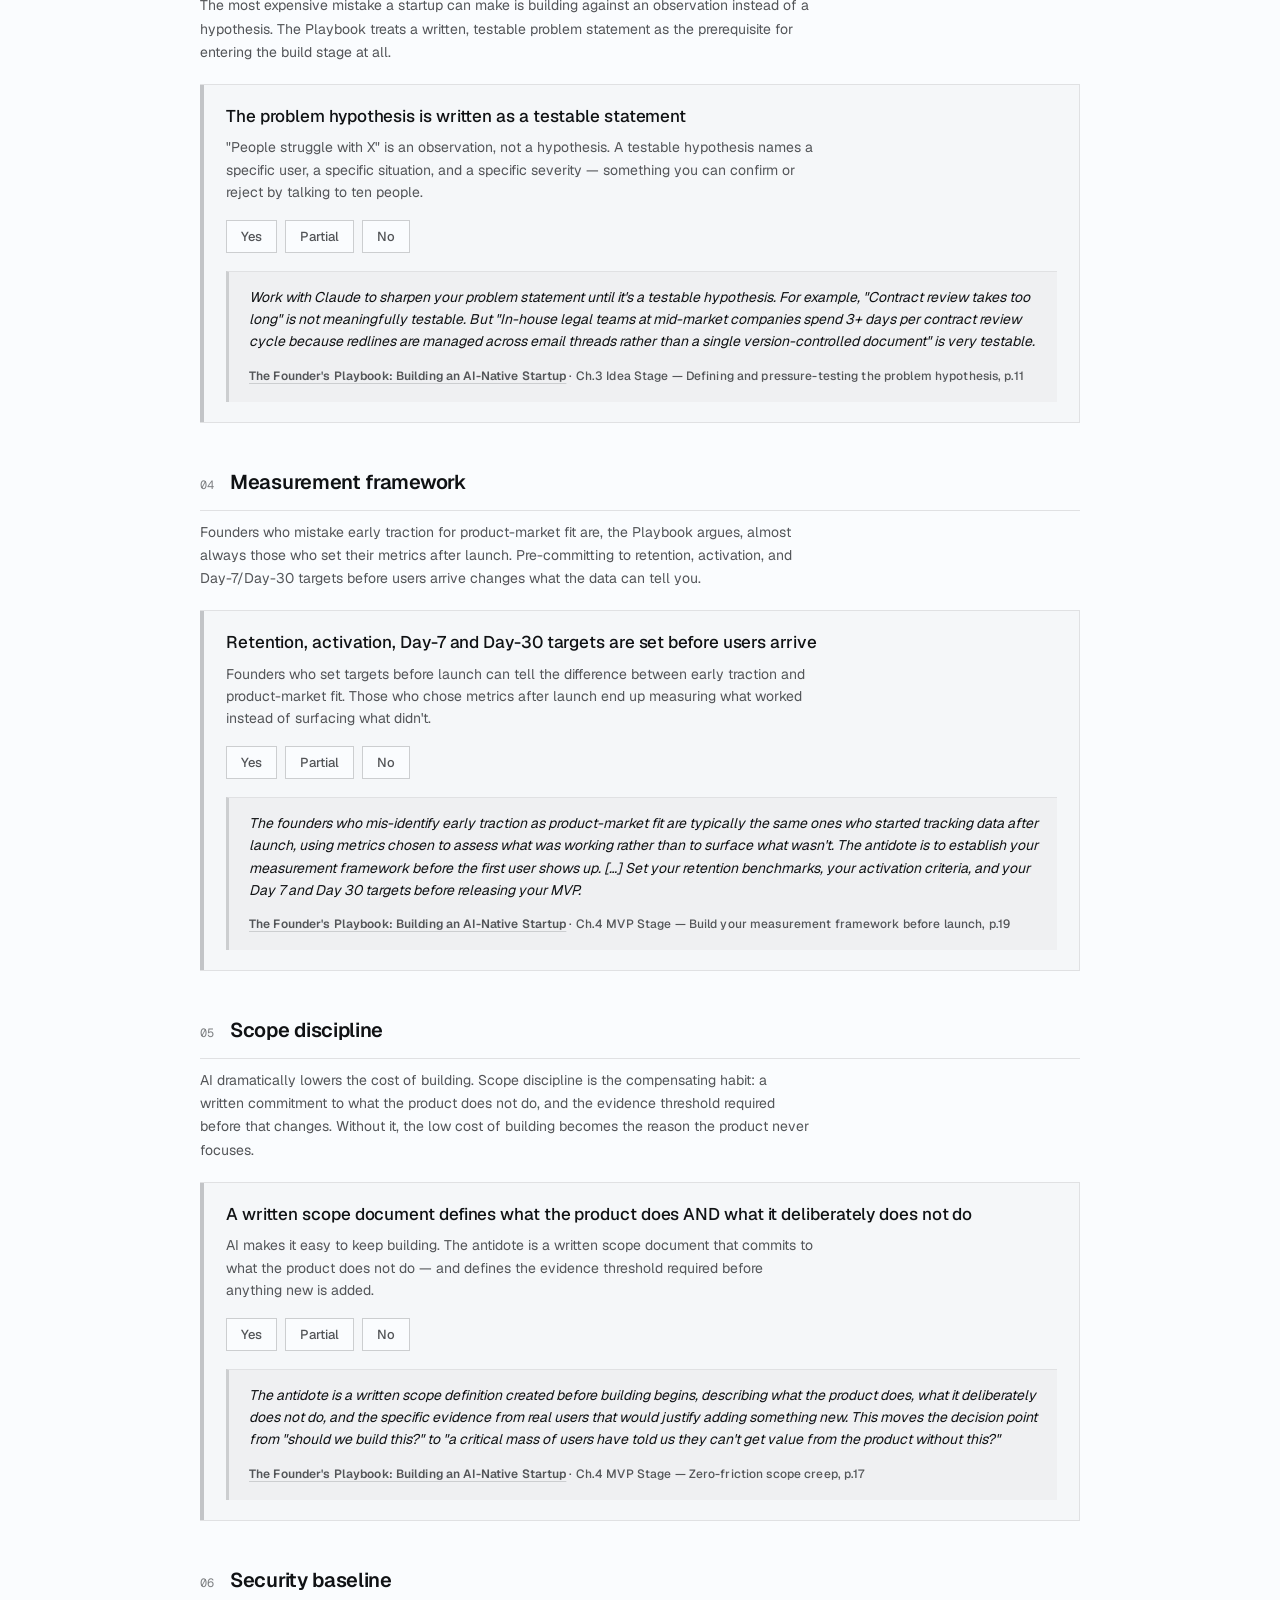
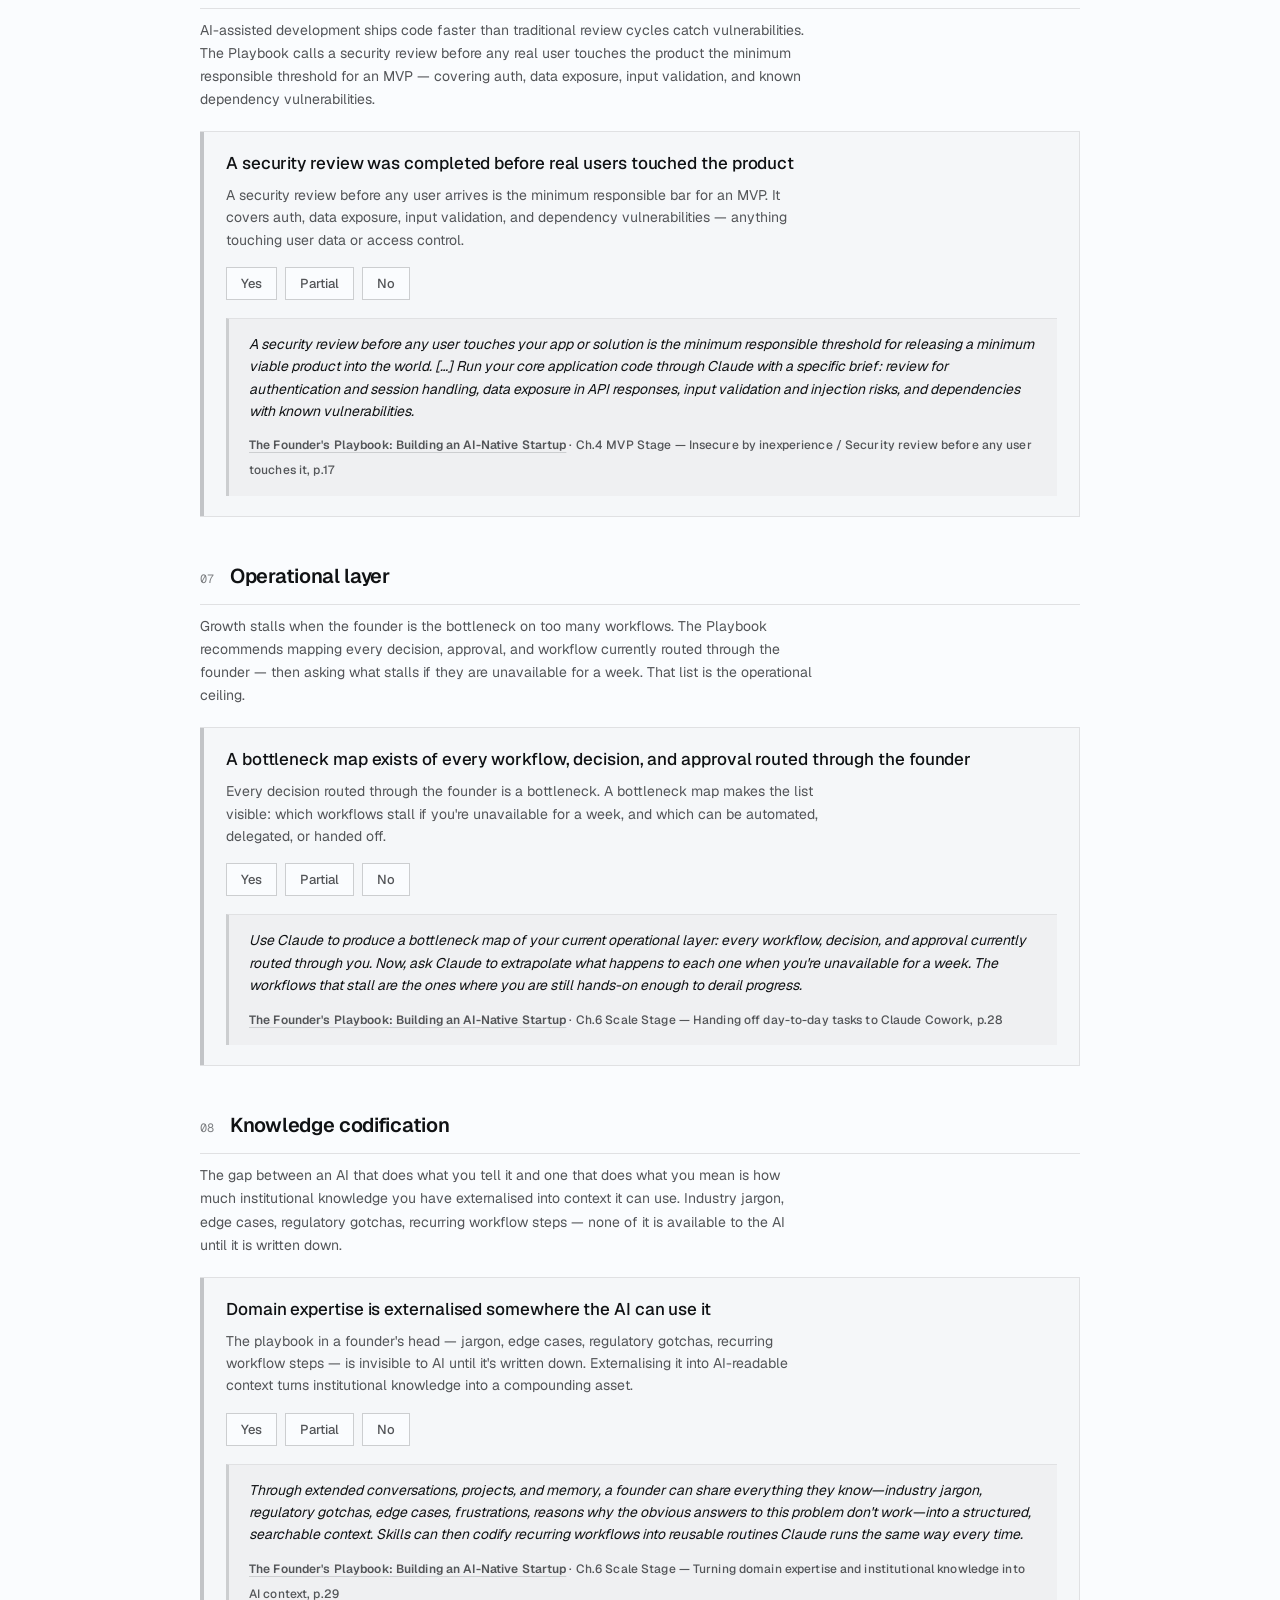
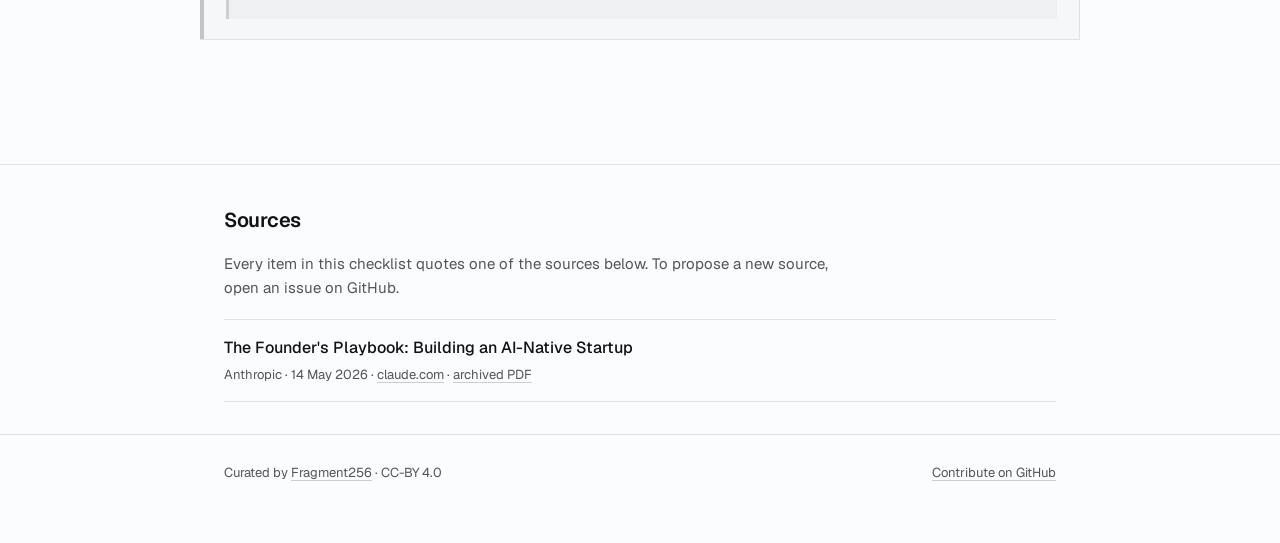
==== commit 6a872ec3: "site: compact source band, fix mobile — strip editorial weight, hide category prose on mobile" ====
--- a/docs/index.html
+++ b/docs/index.html
@@ -31,16 +31,13 @@
 
 <div class="source-band">
   <div class="source-band-inner">
-    <div class="source-band-left">
-      <span class="source-band-eyebrow">Sourced from</span>
-      <div class="source-band-brand">
-        <img src="./assets/anthropic-mark.svg" class="anthropic-mark" alt="" aria-hidden="true" width="48" height="48">
-        <span class="source-band-company">Anthropic</span>
-      </div>
-      <p class="source-band-title">The Founder's Playbook: Building an AI-Native Startup</p>
-      <p class="source-band-meta">Published May 2026 · 8 practices, all quoted verbatim</p>
+    <div class="source-band-brand">
+      <img src="./assets/anthropic-mark.svg" class="anthropic-mark" alt="" aria-hidden="true" width="40" height="40">
+      <span class="source-band-company">Anthropic</span>
+      <span class="source-band-sep">·</span>
+      <span class="source-band-title">The Founder's Playbook</span>
     </div>
-    <a href="https://claude.com/blog/the-founders-playbook" target="_blank" rel="noopener" class="source-band-cta">Read the Playbook <span aria-hidden="true">↗</span></a>
+    <a href="https://claude.com/blog/the-founders-playbook" target="_blank" rel="noopener" class="source-band-cta">Read ↗</a>
   </div>
 </div>
 
--- a/docs/assets/style.css
+++ b/docs/assets/style.css
@@ -113,63 +113,55 @@
   display: flex;
   align-items: center;
   justify-content: space-between;
-  gap: 32px;
-  padding: 28px 24px;
+  gap: 16px;
+  padding: 14px 24px;
   max-width: var(--max-w);
   margin: 0 auto;
-}
-.source-band-left { display: flex; flex-direction: column; gap: 6px; }
-.source-band-eyebrow {
-  font-family: var(--font-mono);
-  font-size: 11px;
-  letter-spacing: 0.08em;
-  text-transform: uppercase;
-  color: oklch(0.45 0.006 250);
 }
 .source-band-brand {
   display: flex;
   align-items: center;
   gap: 10px;
-  color: oklch(0.72 0.17 48);
+  flex: 1;
+  min-width: 0;
 }
 .anthropic-mark {
-  width: 48px;
-  height: 48px;
+  width: 32px;
+  height: 32px;
   flex-shrink: 0;
   display: block;
 }
 .source-band-company {
   font-family: var(--font-sans);
-  font-size: 22px;
+  font-size: 15px;
   font-weight: 600;
-  letter-spacing: -0.01em;
   color: oklch(0.72 0.17 48);
-  line-height: 1;
+  white-space: nowrap;
+}
+.source-band-sep {
+  color: oklch(0.4 0.006 250);
+  font-size: 14px;
 }
 .source-band-title {
   font-family: var(--font-sans);
-  font-size: 15px;
-  font-weight: 500;
-  color: oklch(0.88 0.005 250);
-  margin: 0;
-  line-height: 1.3;
-}
-.source-band-meta {
-  font-family: var(--font-sans);
-  font-size: 13px;
-  color: oklch(0.48 0.005 250);
-  margin: 0;
+  font-size: 14px;
+  font-weight: 400;
+  color: oklch(0.65 0.005 250);
+  white-space: nowrap;
+  overflow: hidden;
+  text-overflow: ellipsis;
 }
 .source-band-cta {
   flex-shrink: 0;
   font-family: var(--font-sans);
-  font-size: 14px;
+  font-size: 13px;
   font-weight: 500;
   color: oklch(0.72 0.17 48);
   text-decoration: none;
   border: 1px solid oklch(0.35 0.1 48);
-  padding: 10px 20px;
+  padding: 7px 14px;
   transition: background 140ms cubic-bezier(0.22, 1, 0.36, 1), border-color 140ms;
+  white-space: nowrap;
 }
 .source-band-cta:hover {
   background: oklch(0.18 0.012 48);
@@ -287,16 +279,26 @@
 .foot a:hover { color: var(--fg); }
 
 @media (max-width: 600px) {
-  .masthead-inner { flex-direction: column; align-items: flex-start; gap: 10px; padding: 14px 20px; }
+  .masthead-inner { flex-direction: column; align-items: flex-start; gap: 10px; padding: 12px 20px; }
   .nav { flex-wrap: wrap; }
-  .scoreboard-inner { padding: 14px 20px; }
-  .score-block { flex: 1; }
   .wrap { padding: 0 20px; }
-  .hero { padding: 36px 0 24px; }
-  .hero h1 { font-size: 30px; }
-  .checklist { padding: 24px 0 60px; }
-  .item-body { padding: 16px 18px; }
-  .source-band-inner { flex-direction: column; align-items: flex-start; gap: 20px; padding: 24px 20px; }
-  .source-band-cta { align-self: flex-start; }
-  .source-band-company { font-size: 18px; }
-}
+  .hero { padding: 28px 0 20px; }
+  .hero h1 { font-size: 28px; margin: 0 0 12px; }
+  .hero p.lede { font-size: 15px; margin: 0; }
+  .source-band-inner { padding: 12px 20px; }
+  .source-band-title { display: none; }
+  .source-band-sep { display: none; }
+  .scoreboard-inner { padding: 12px 20px; gap: 12px; }
+  .score-block { flex-direction: row; align-items: center; gap: 8px; }
+  .score-num { font-size: 20px; }
+  .score-bar { min-width: 0; height: 6px; }
+  .score-breakdown { gap: 10px; font-size: 12px; }
+  .checklist { padding: 20px 0 60px; }
+  .category-desc { display: none; }
+  .item-body { padding: 14px 16px; }
+  .item-title { font-size: 15px; }
+  .item-desc { font-size: 13px; margin: 0 0 12px; }
+  .score-btn { padding: 10px 16px; font-size: 14px; }
+  .item-quote { padding: 12px 14px; }
+  .item-quote p { font-size: 13px; }
+}
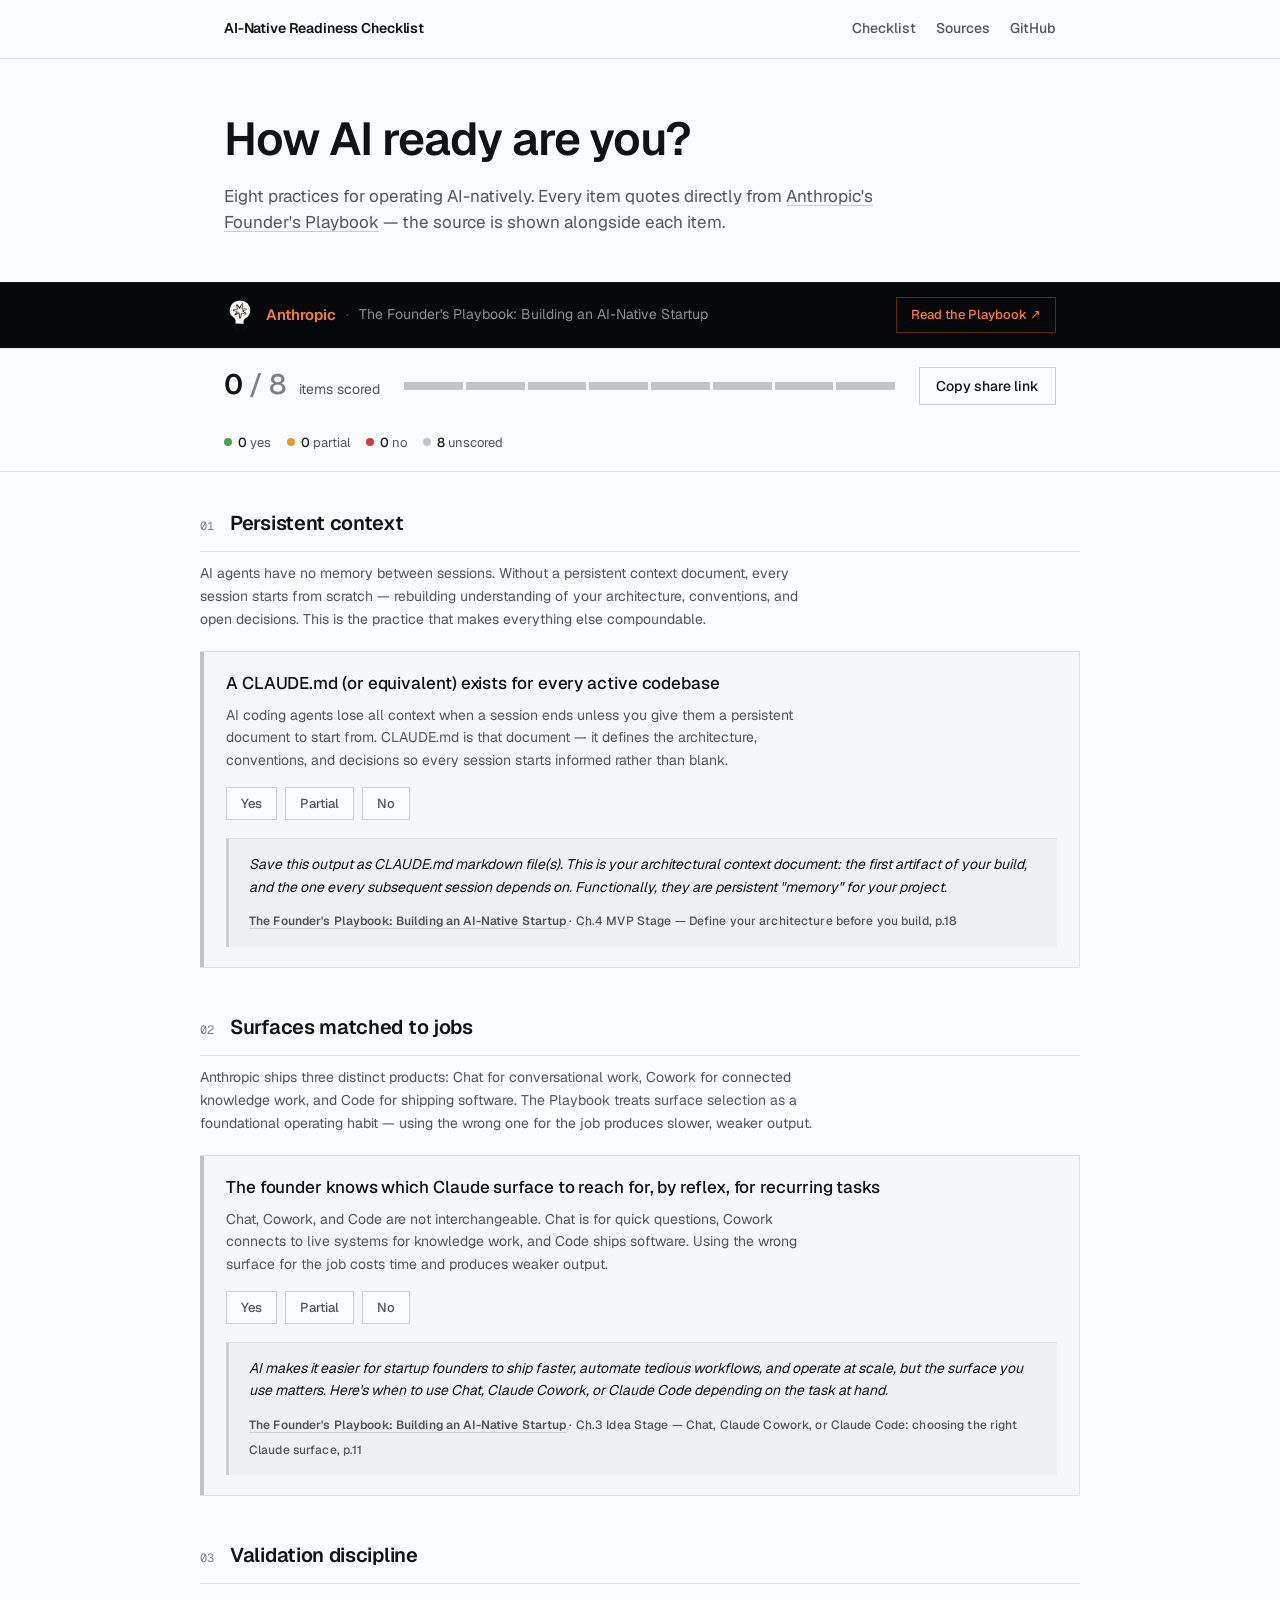
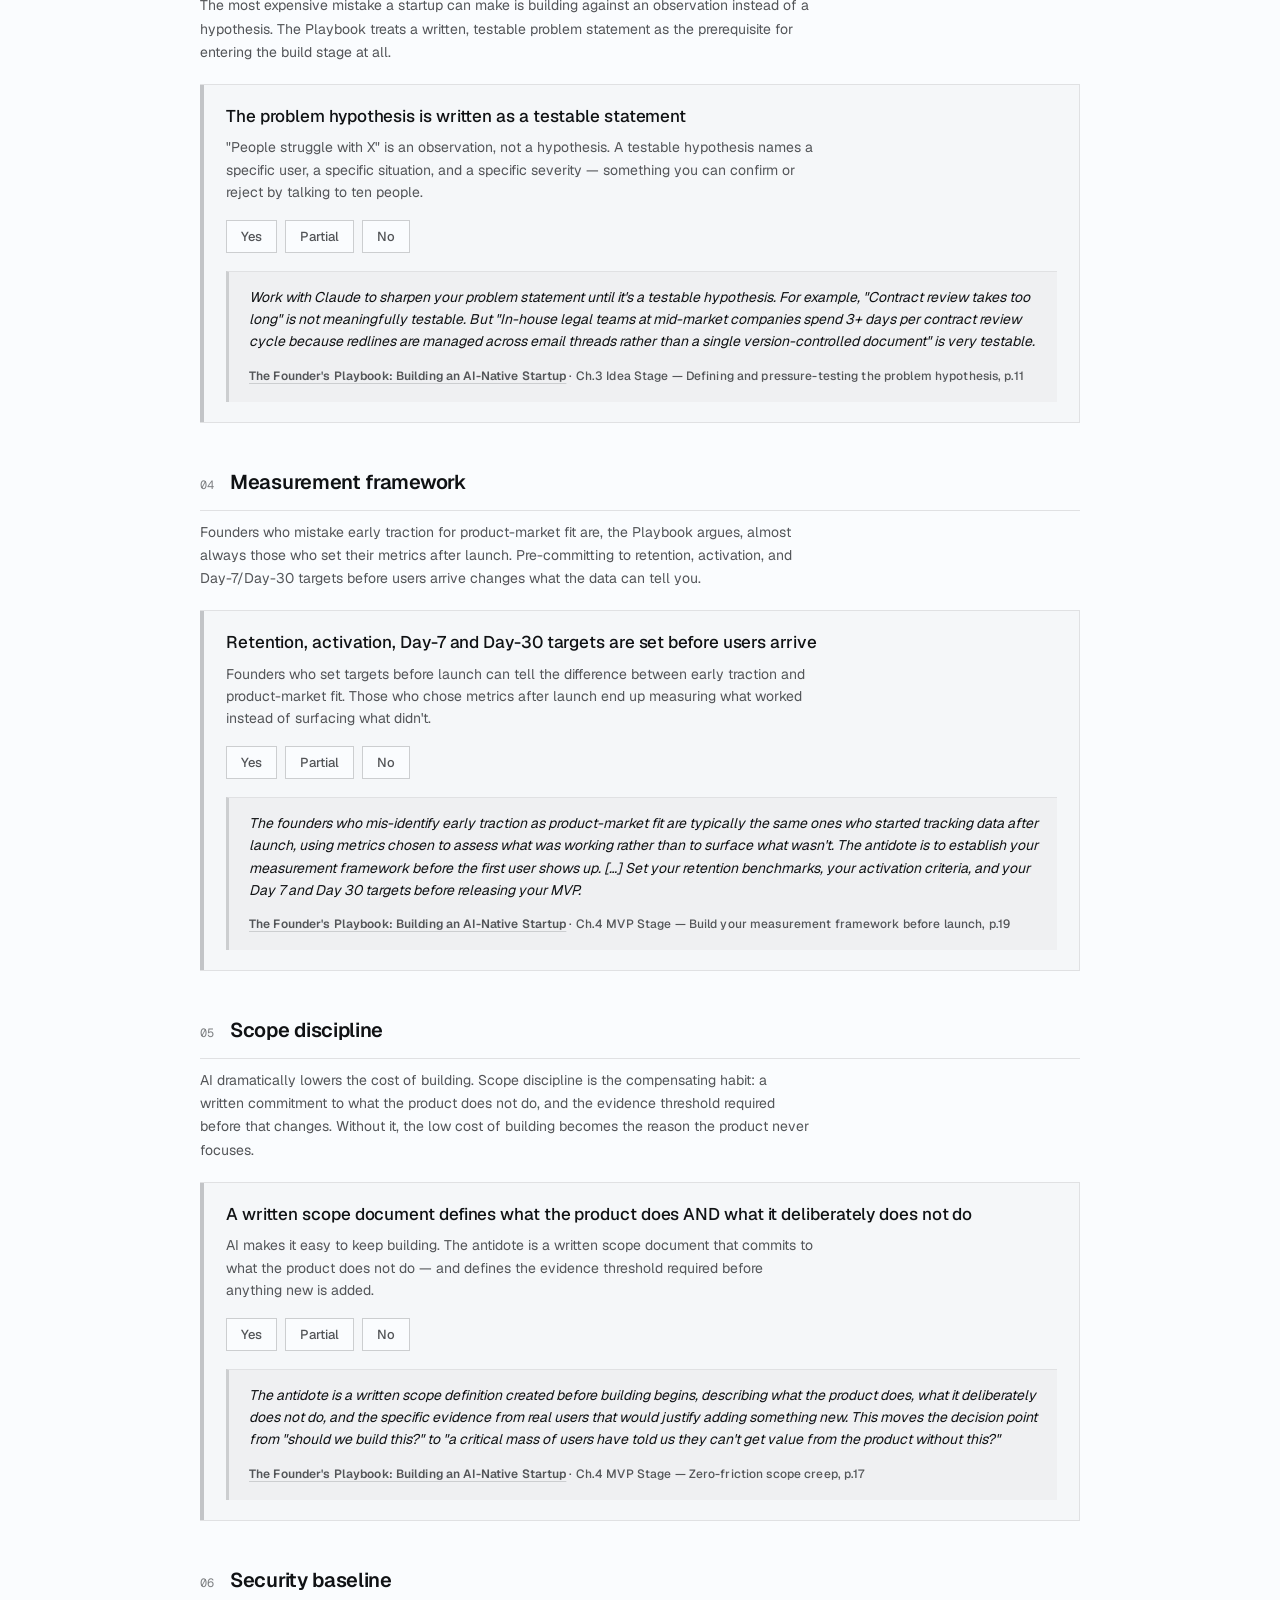
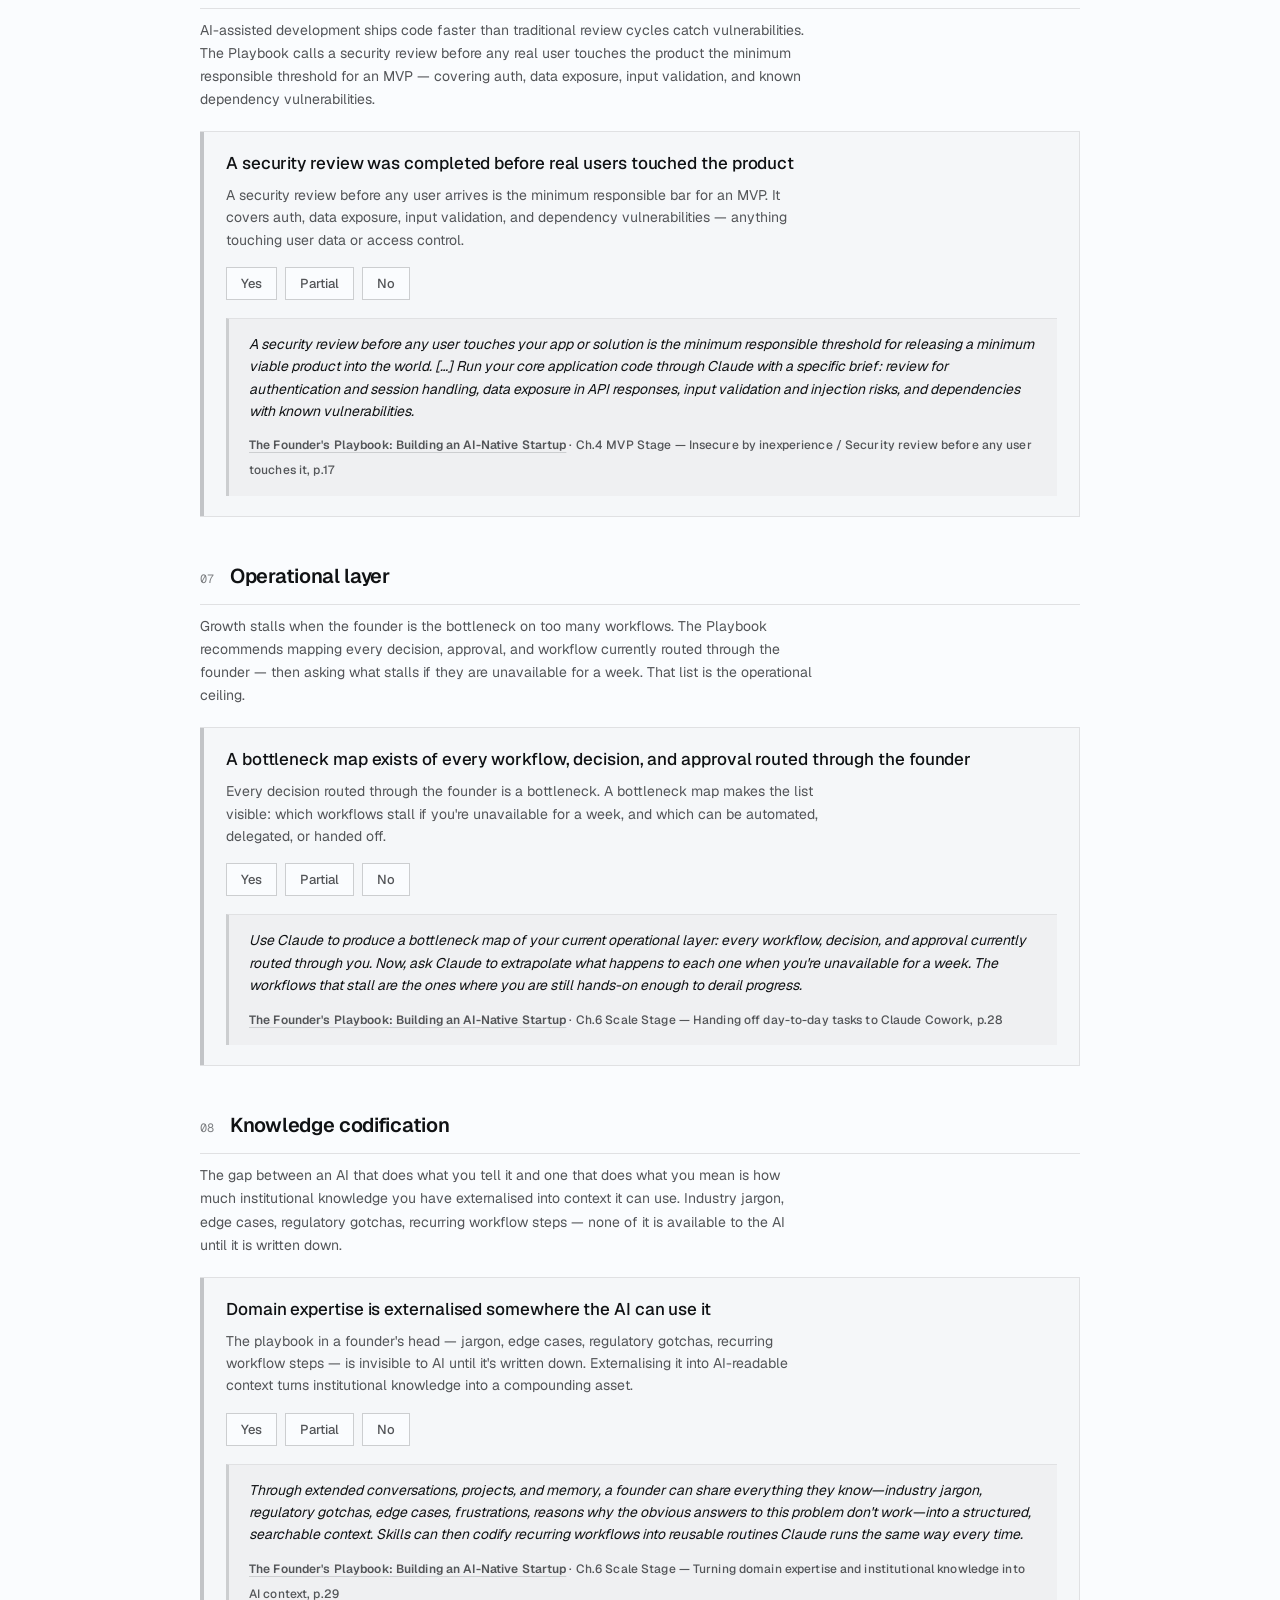
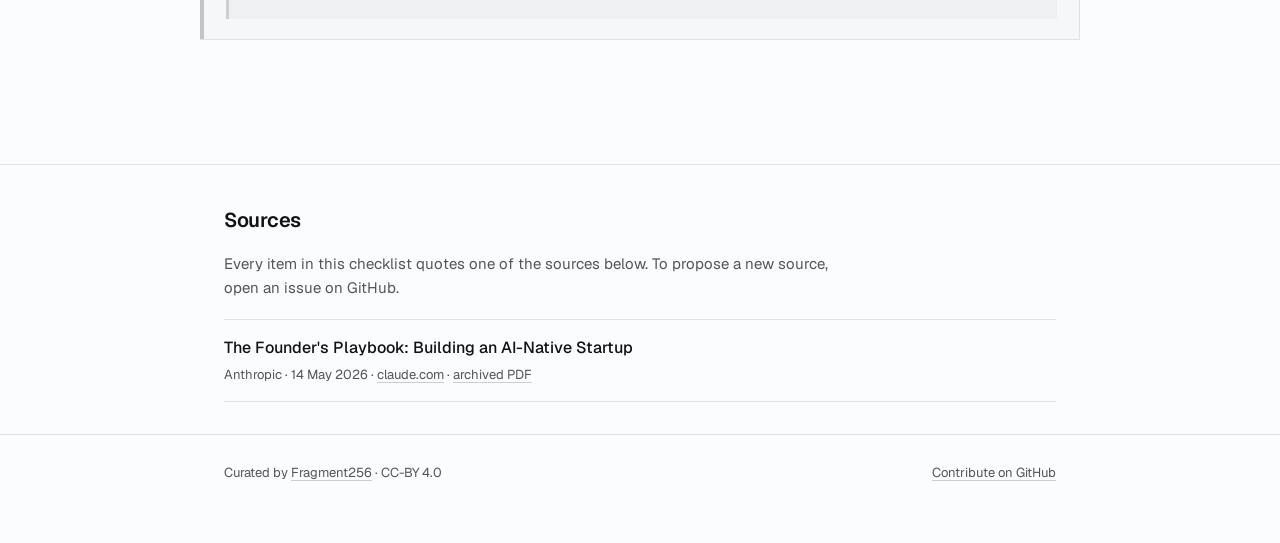
==== commit a50a22c8: "site: restore source band text to original" ====
--- a/docs/index.html
+++ b/docs/index.html
@@ -35,9 +35,9 @@
       <img src="./assets/anthropic-mark.svg" class="anthropic-mark" alt="" aria-hidden="true" width="40" height="40">
       <span class="source-band-company">Anthropic</span>
       <span class="source-band-sep">·</span>
-      <span class="source-band-title">The Founder's Playbook</span>
+      <span class="source-band-title">The Founder's Playbook: Building an AI-Native Startup</span>
     </div>
-    <a href="https://claude.com/blog/the-founders-playbook" target="_blank" rel="noopener" class="source-band-cta">Read ↗</a>
+    <a href="https://claude.com/blog/the-founders-playbook" target="_blank" rel="noopener" class="source-band-cta">Read the Playbook ↗</a>
   </div>
 </div>
 
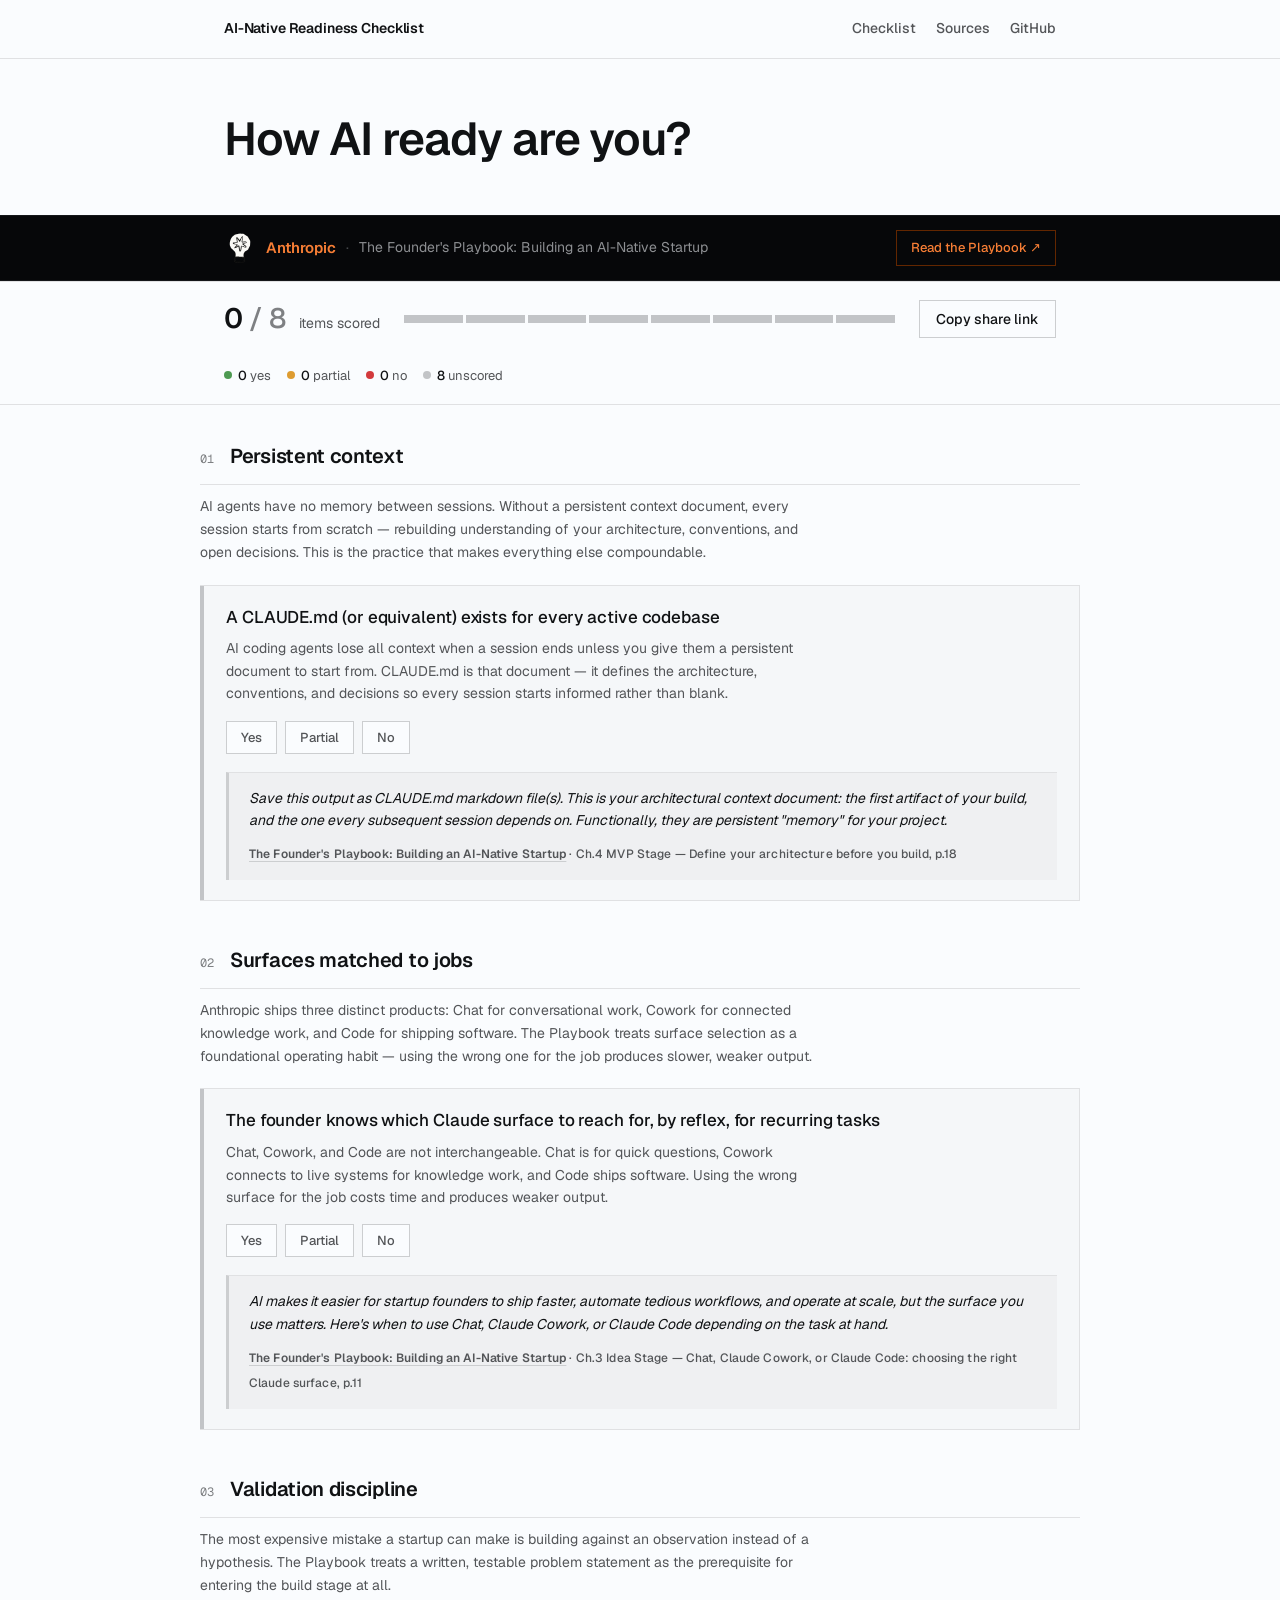
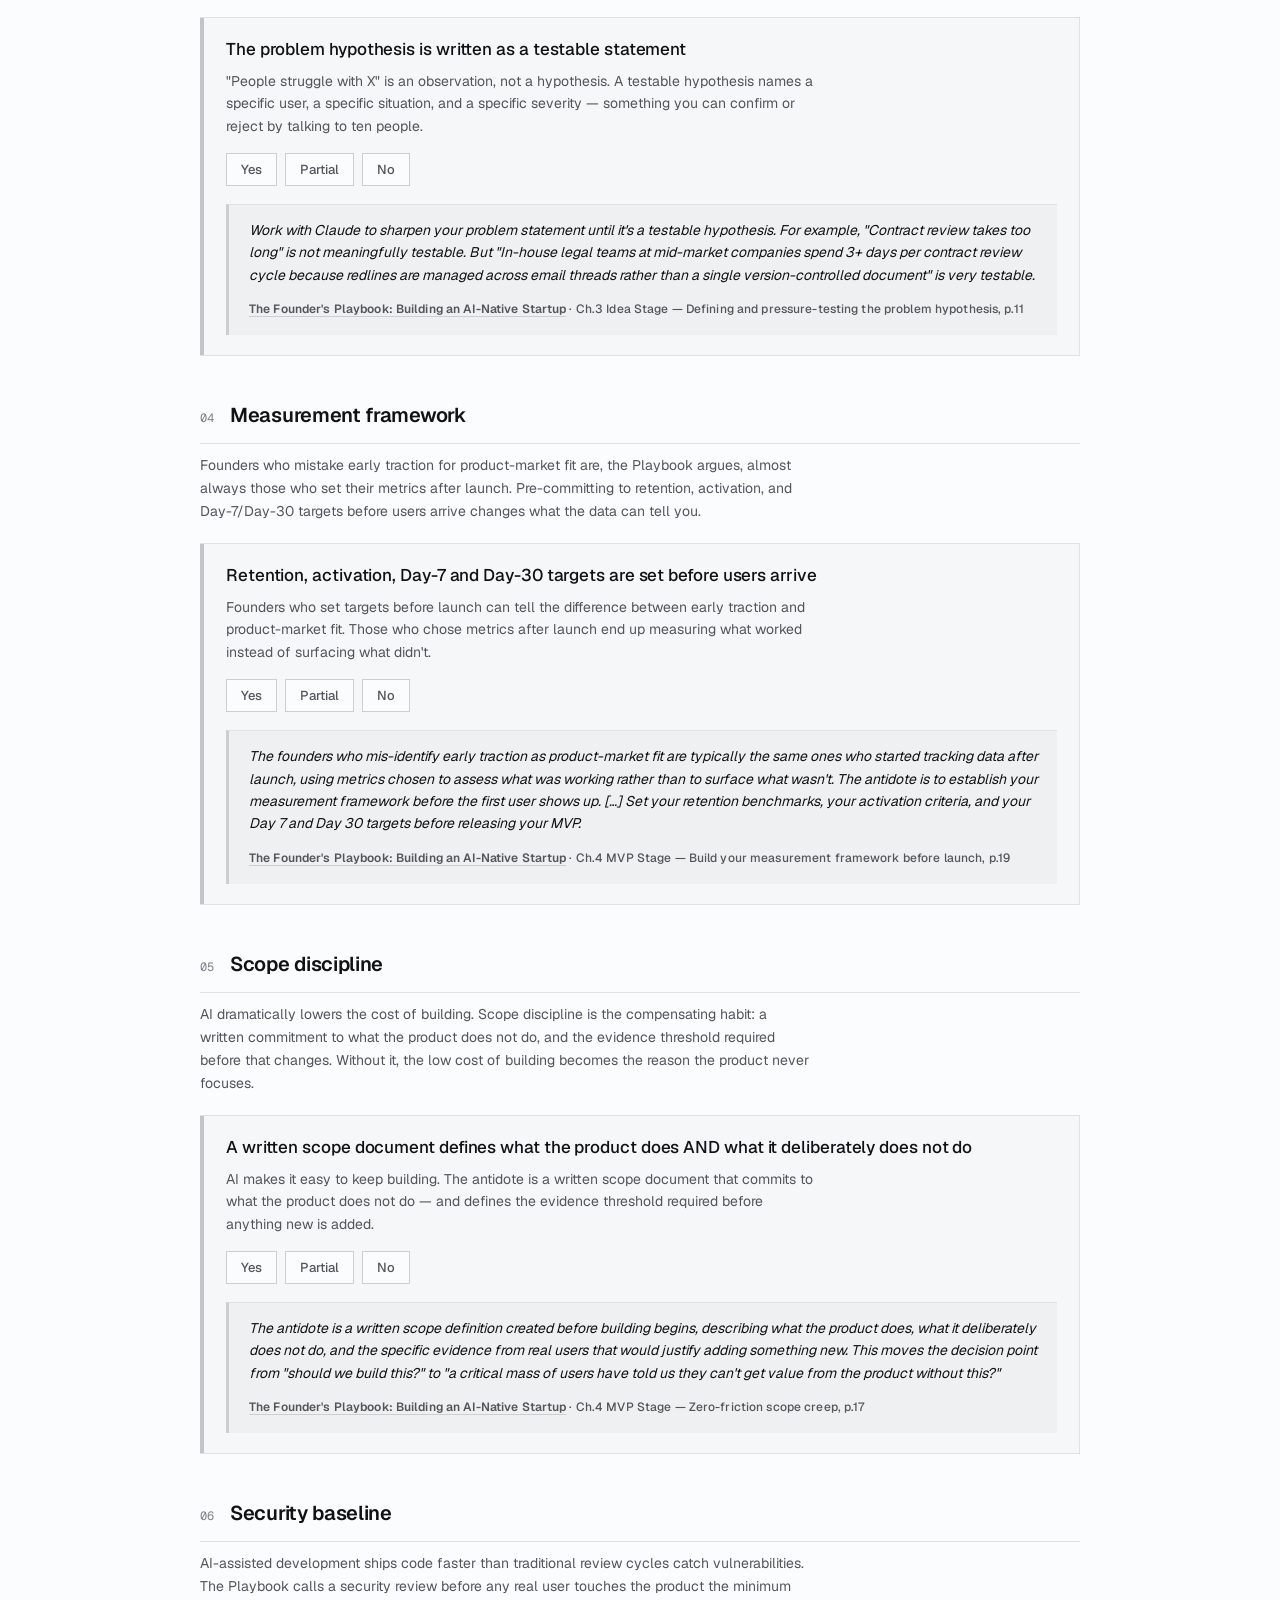
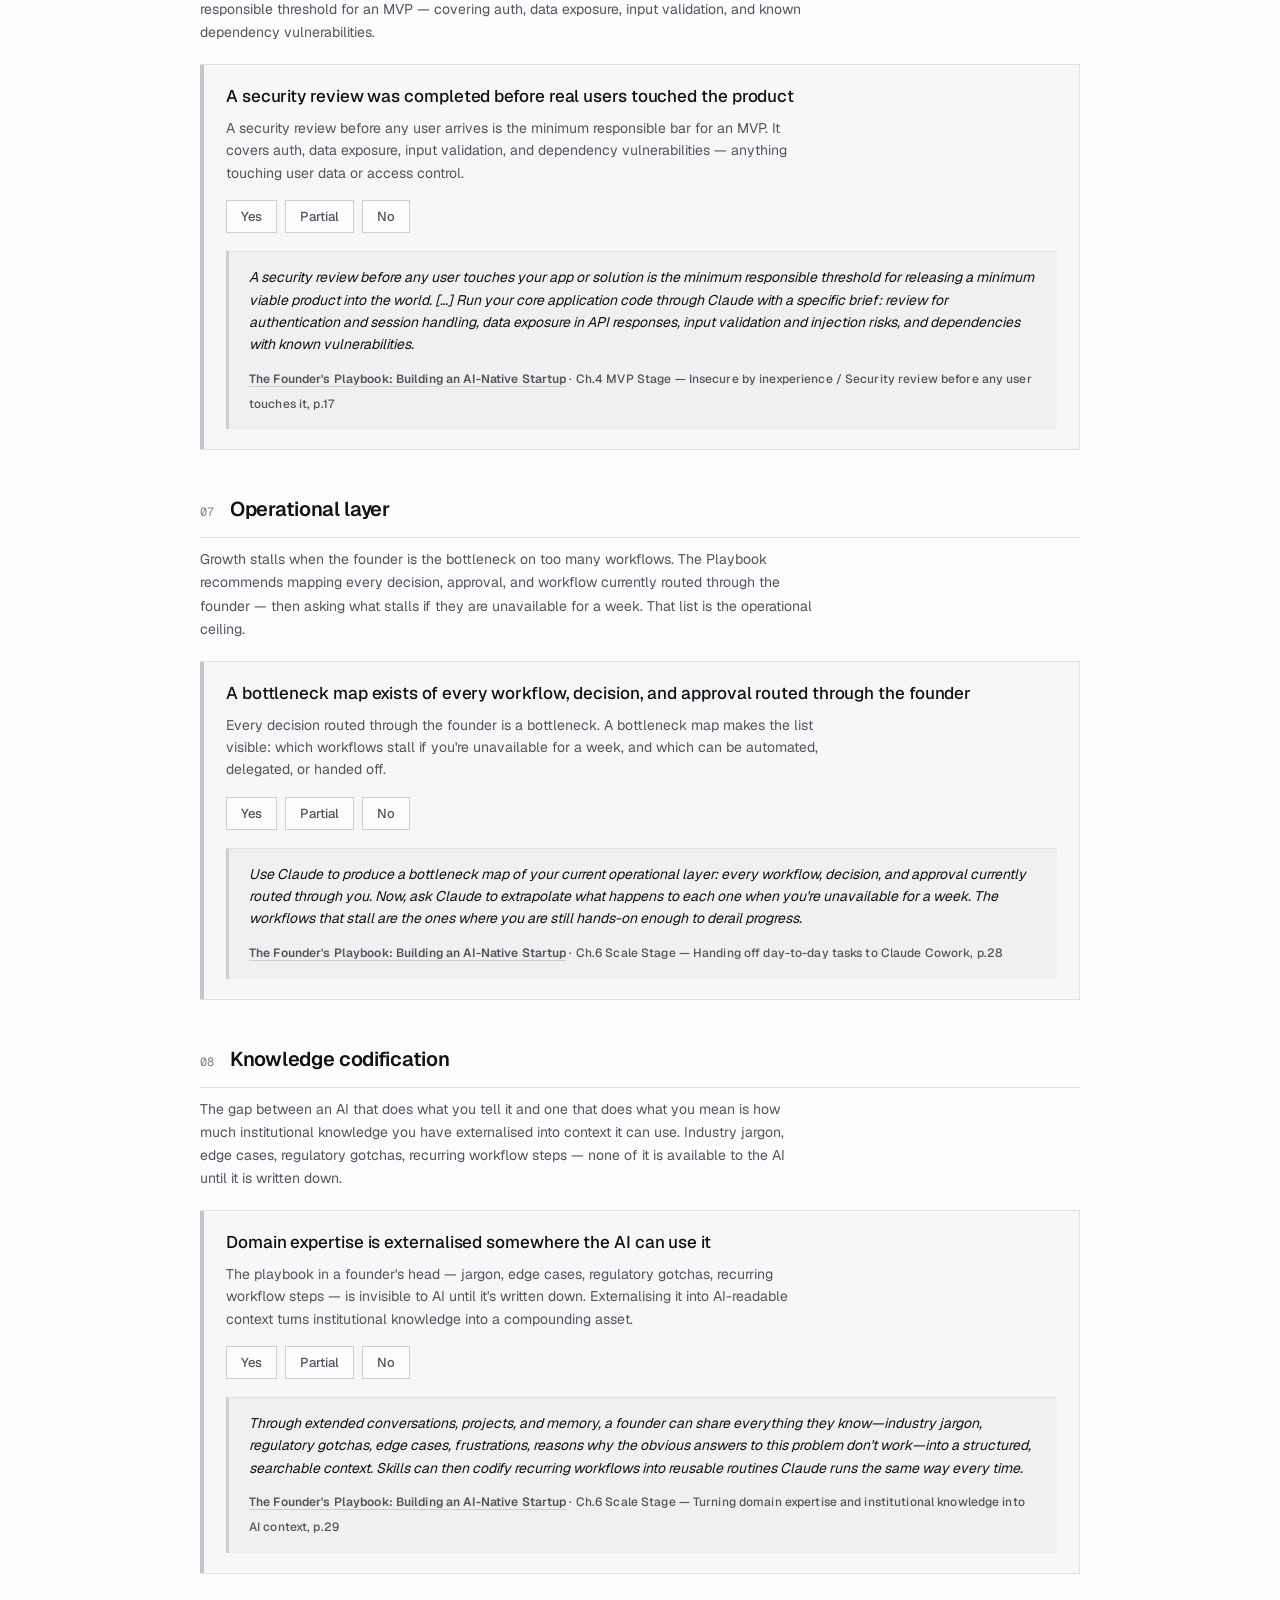
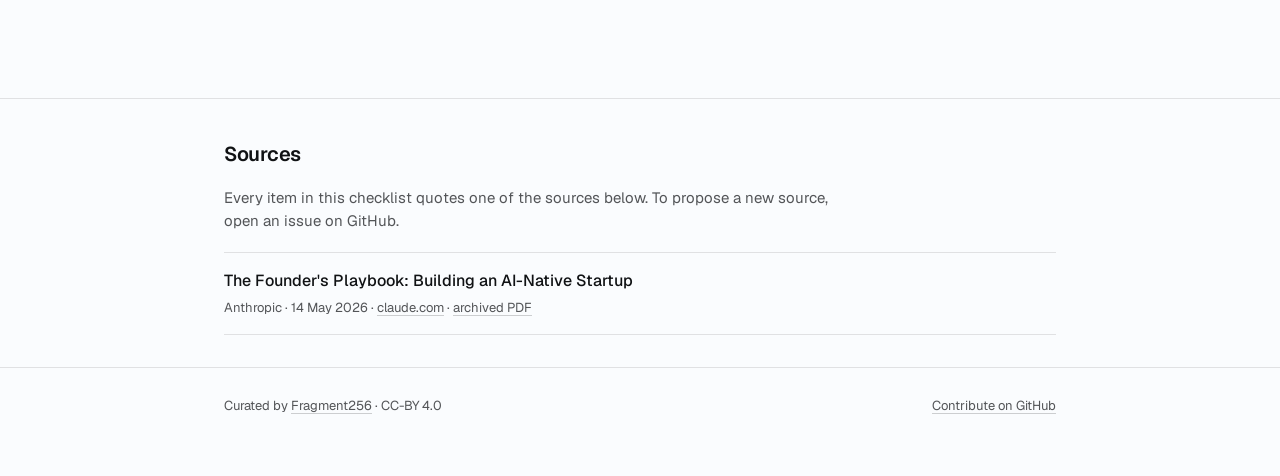
==== commit 7648c470: "site: remove lede paragraph" ====
--- a/docs/index.html
+++ b/docs/index.html
@@ -25,7 +25,6 @@
 <section class="hero">
   <div class="wrap">
     <h1>How AI ready are you?</h1>
-    <p class="lede">Eight practices for operating AI-natively. Every item quotes directly from <a href="https://claude.com/blog/the-founders-playbook" target="_blank" rel="noopener">Anthropic's Founder's Playbook</a> — the source is shown alongside each item.</p>
   </div>
 </section>
 
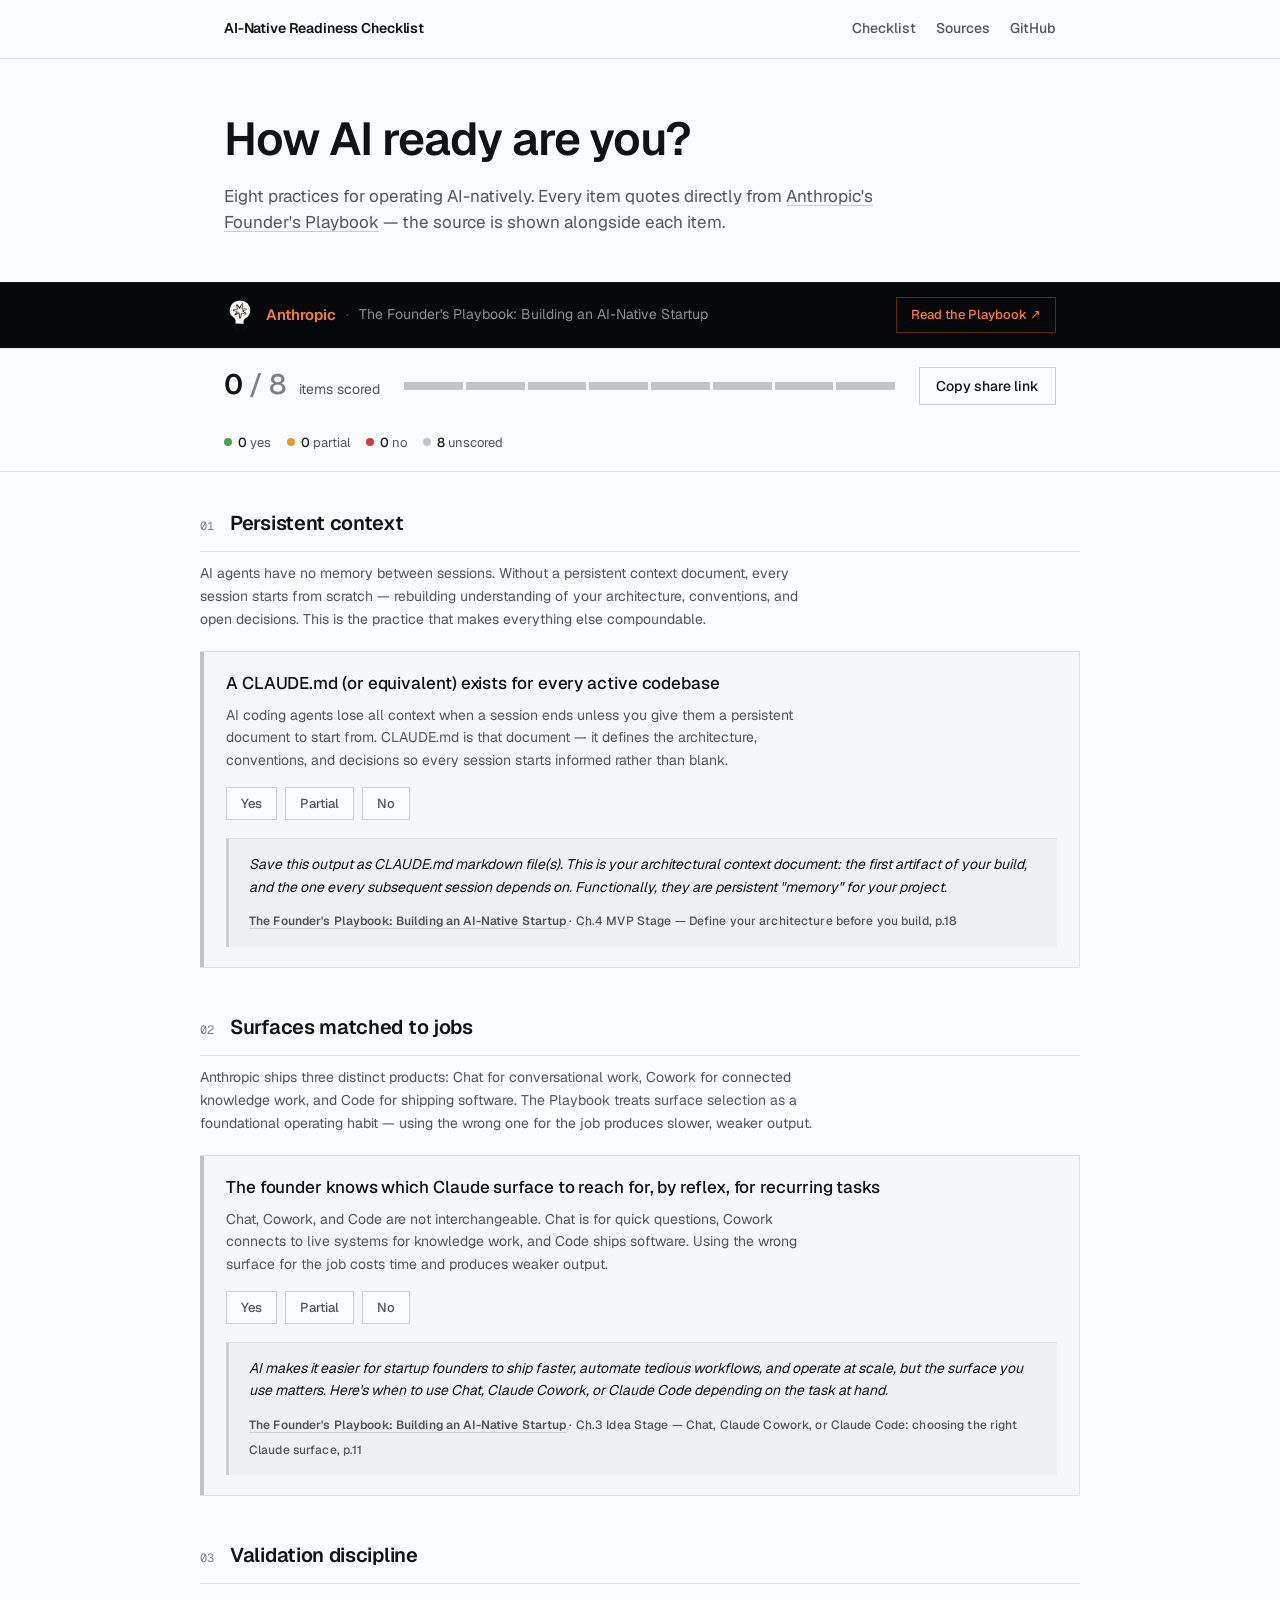
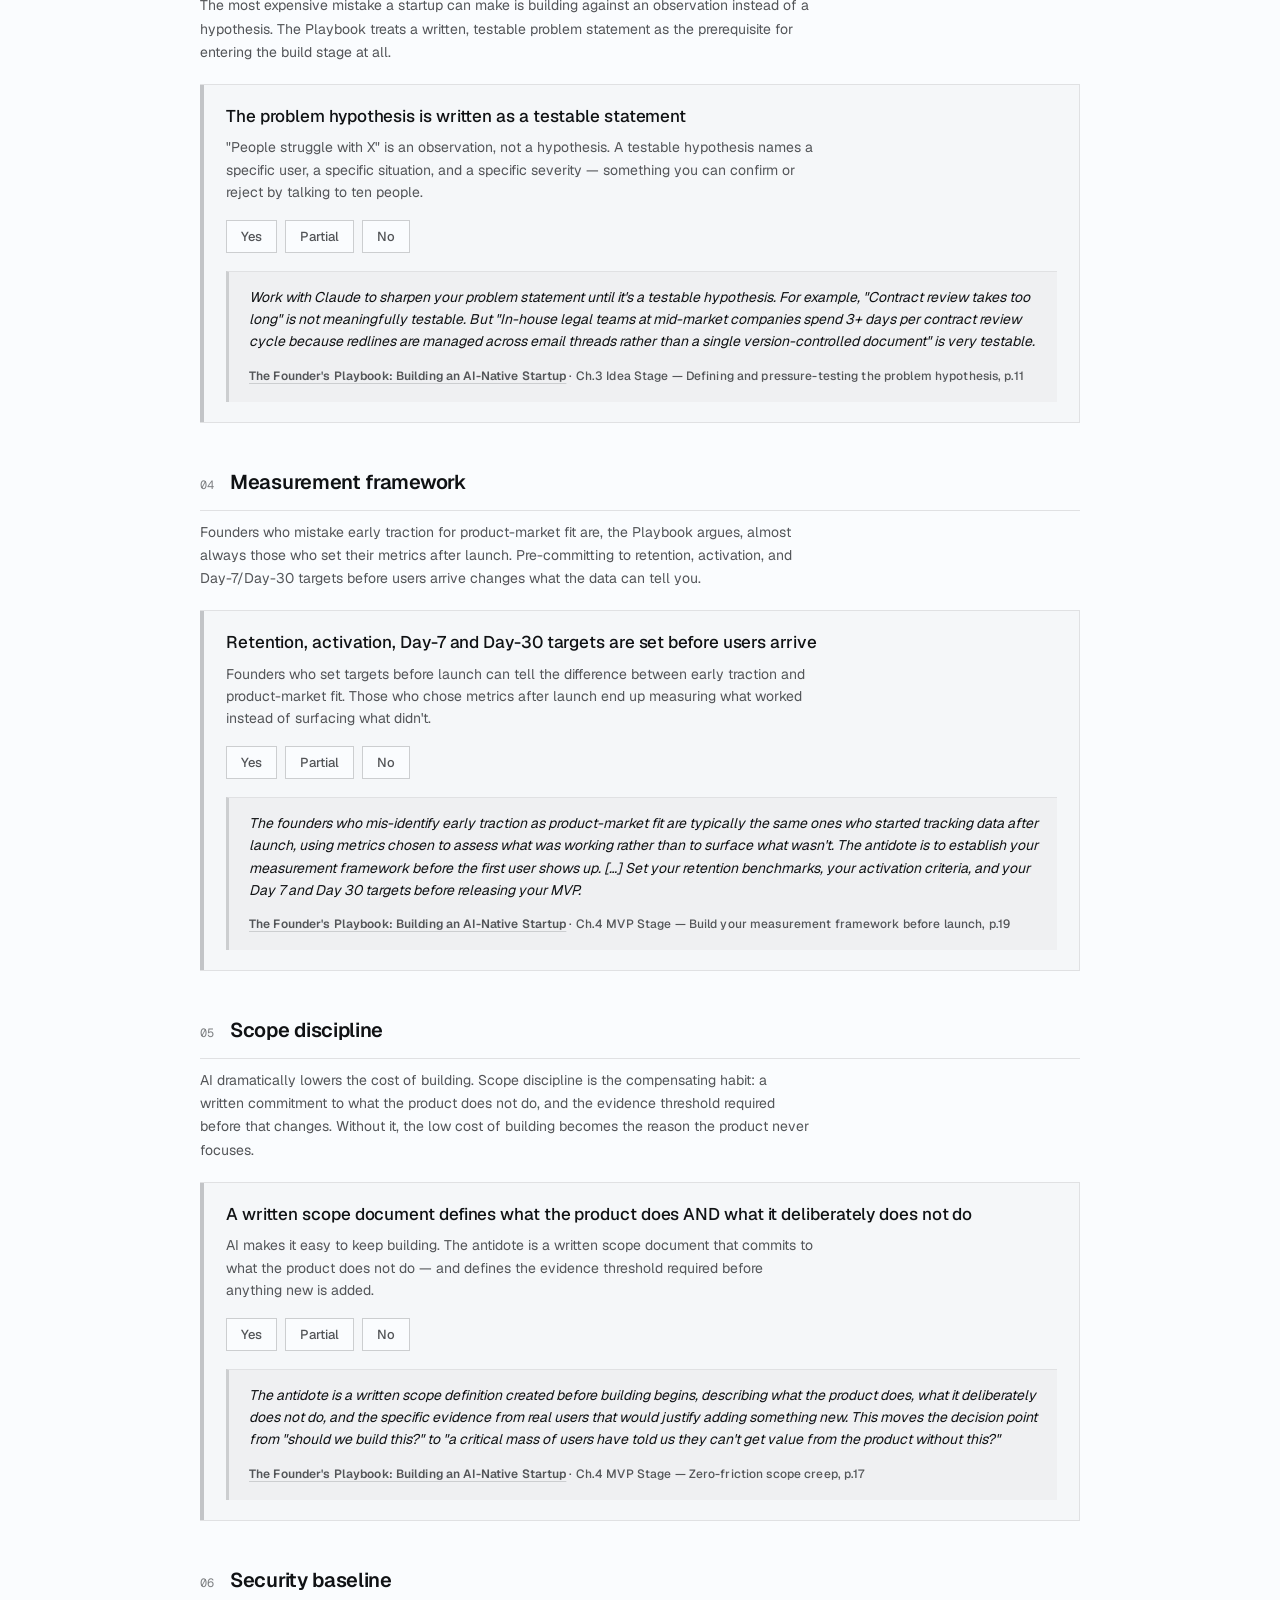
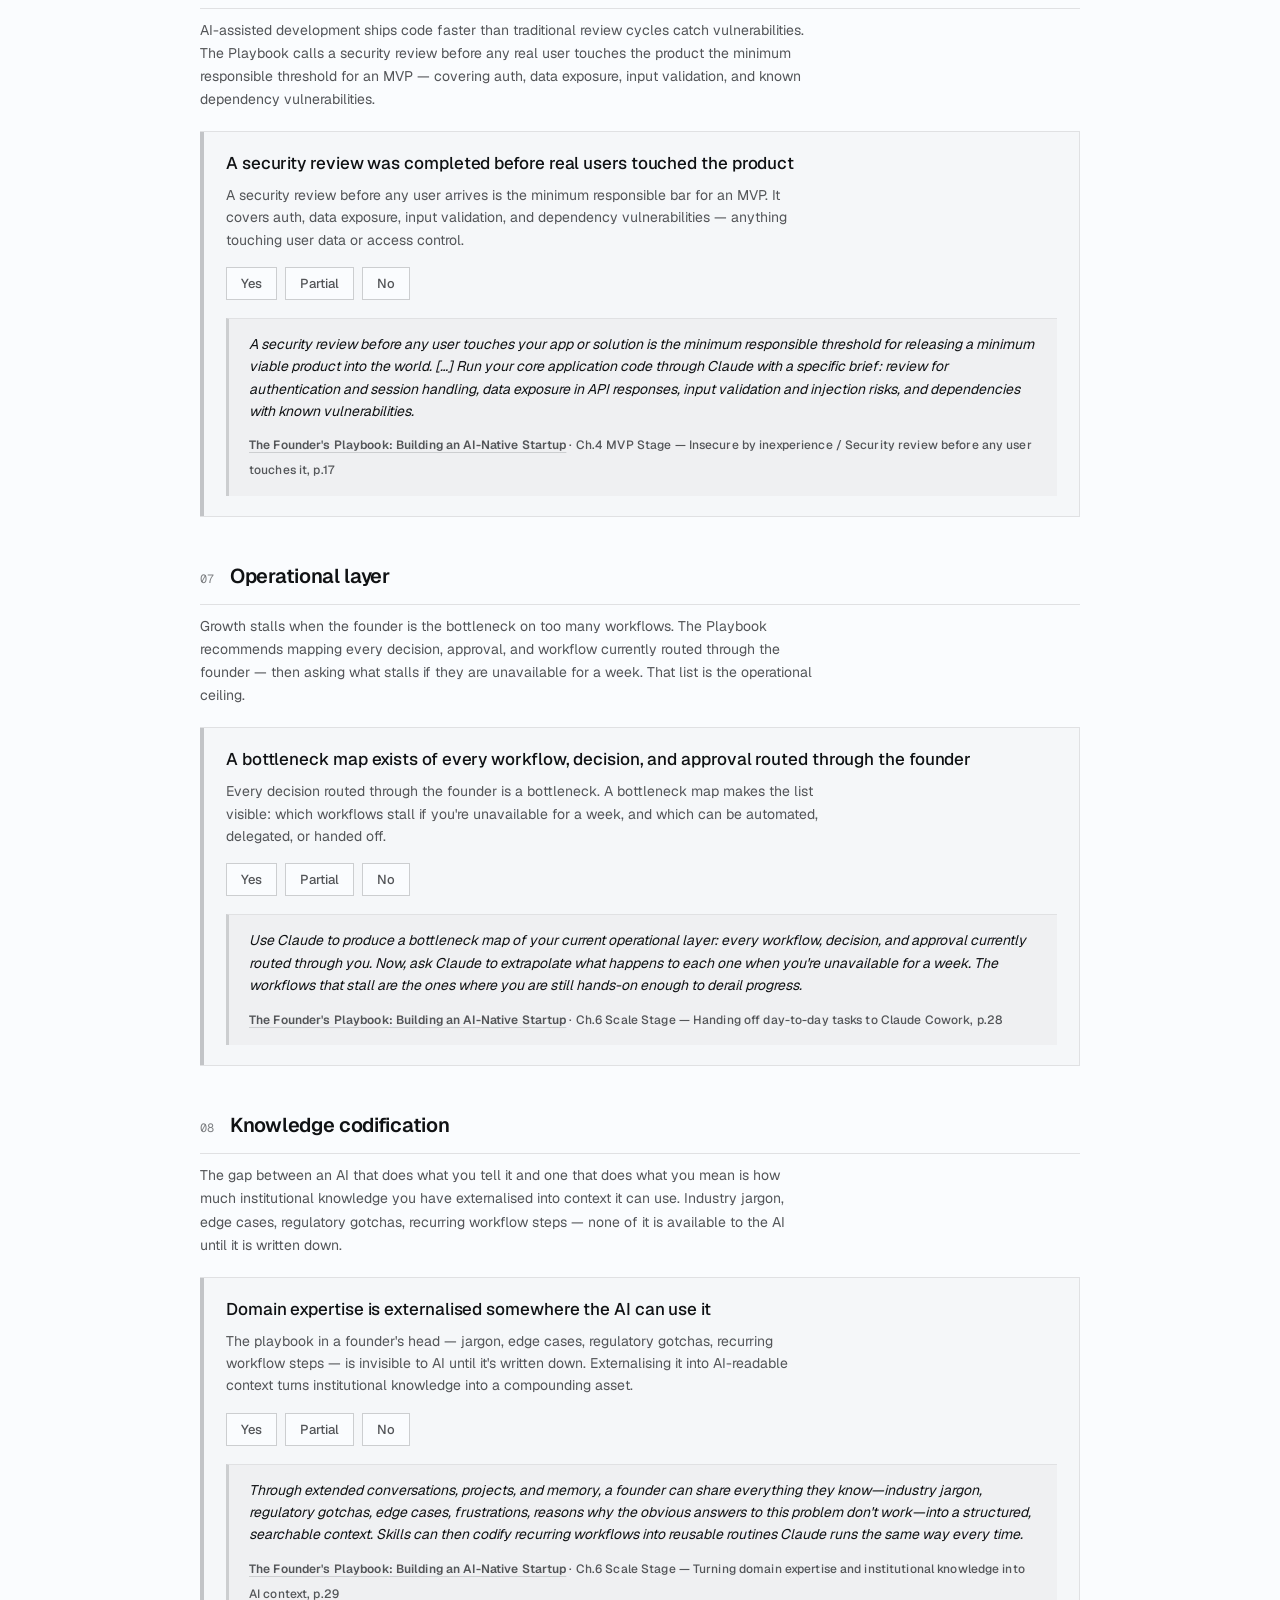
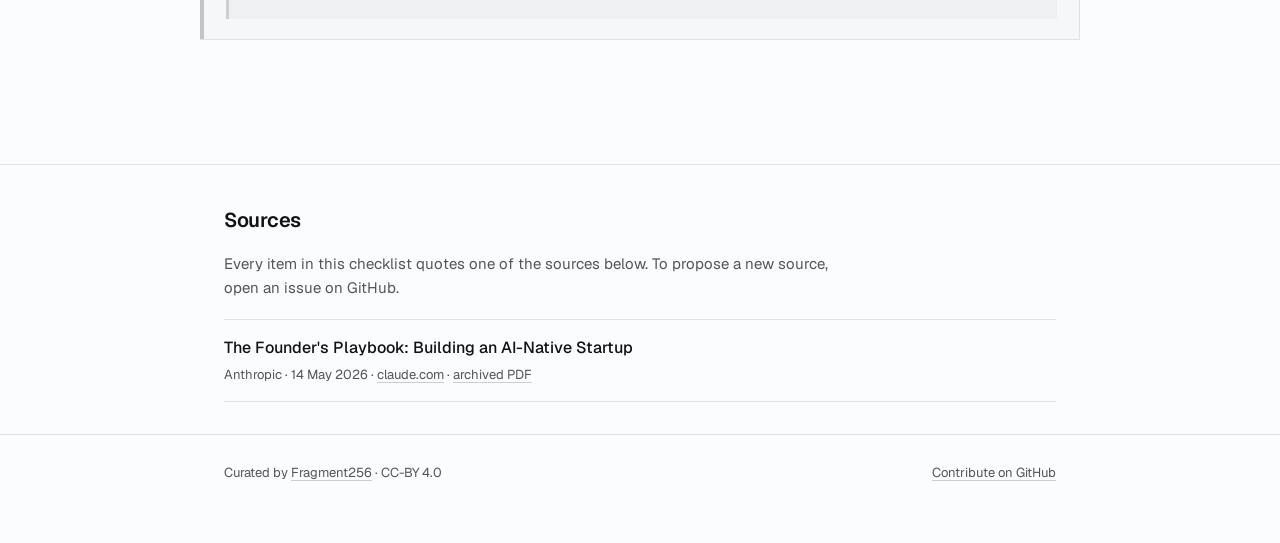
==== commit 502ee688: "site: restore approved lede text" ====
--- a/docs/index.html
+++ b/docs/index.html
@@ -25,6 +25,7 @@
 <section class="hero">
   <div class="wrap">
     <h1>How AI ready are you?</h1>
+    <p class="lede">Eight practices for operating AI-natively. Every item quotes directly from <a href="https://claude.com/blog/the-founders-playbook" target="_blank" rel="noopener">Anthropic's Founder's Playbook</a> — the source is shown alongside each item.</p>
   </div>
 </section>
 
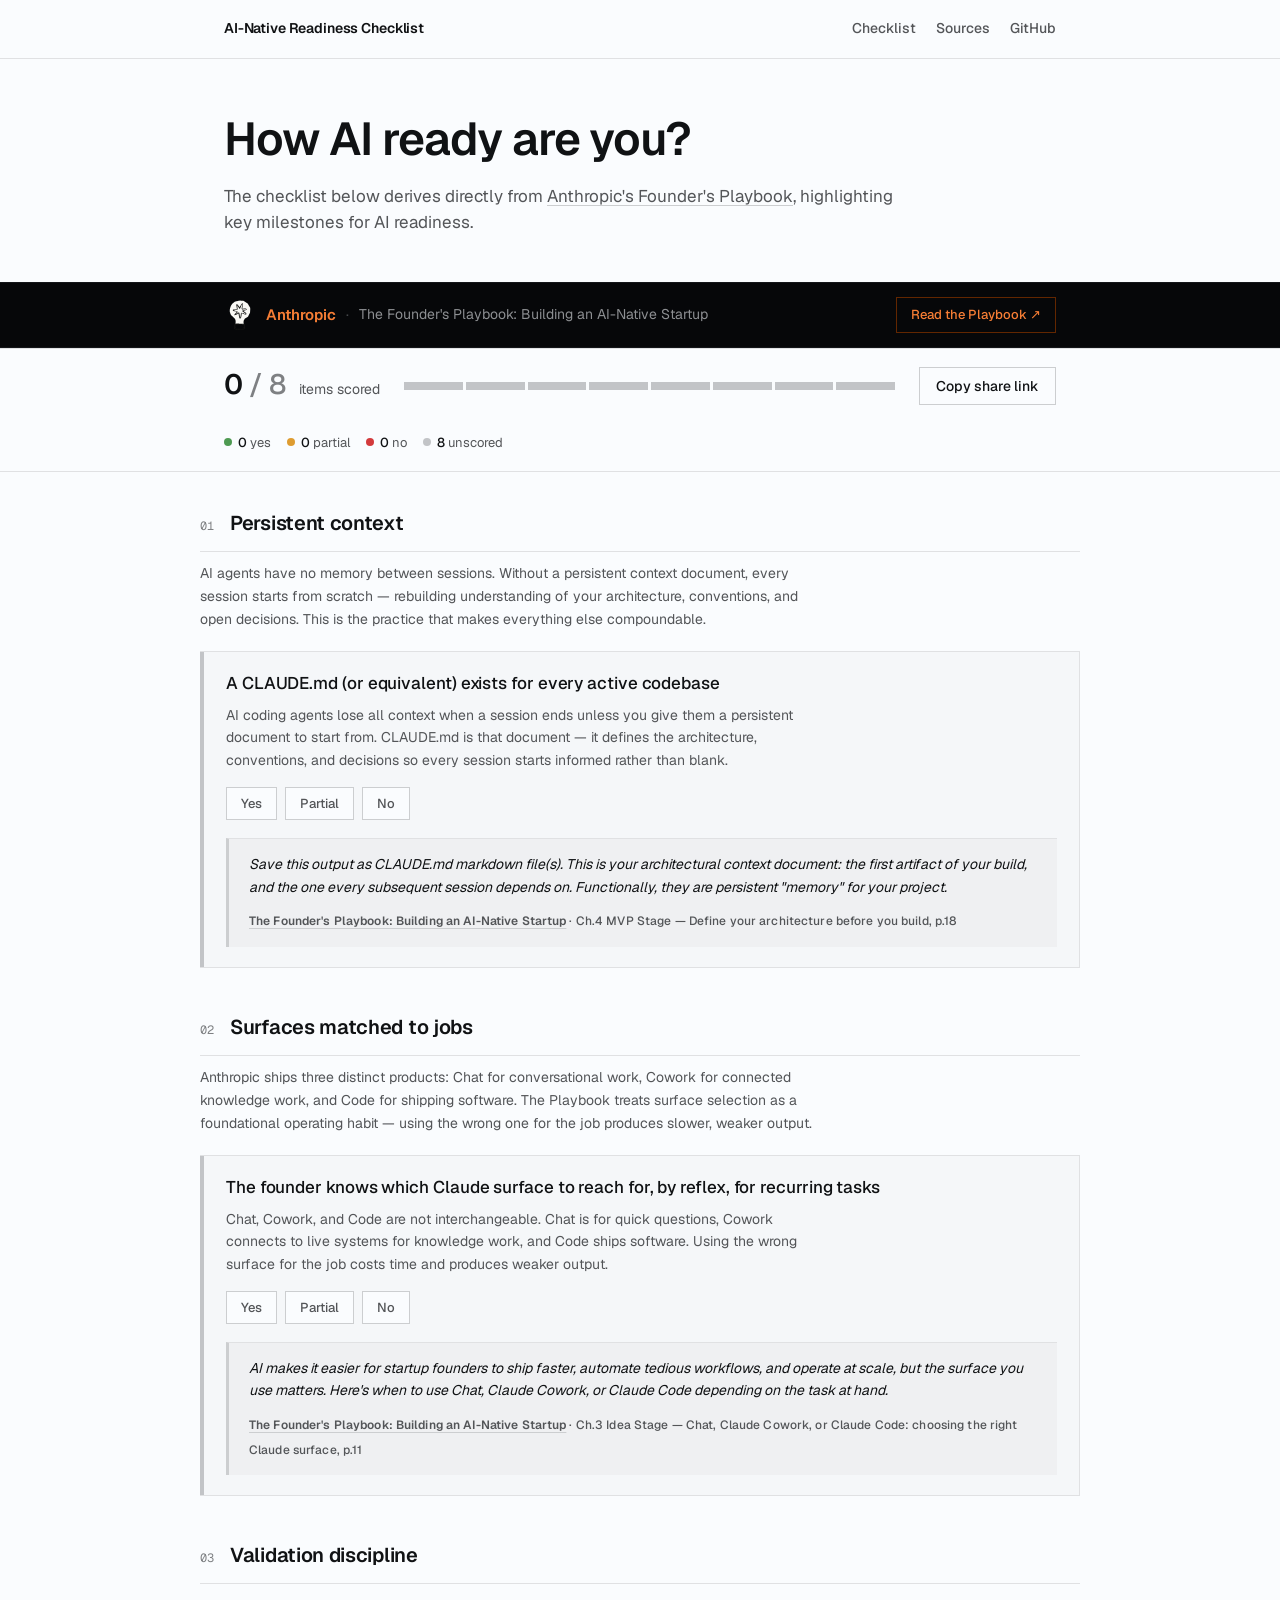
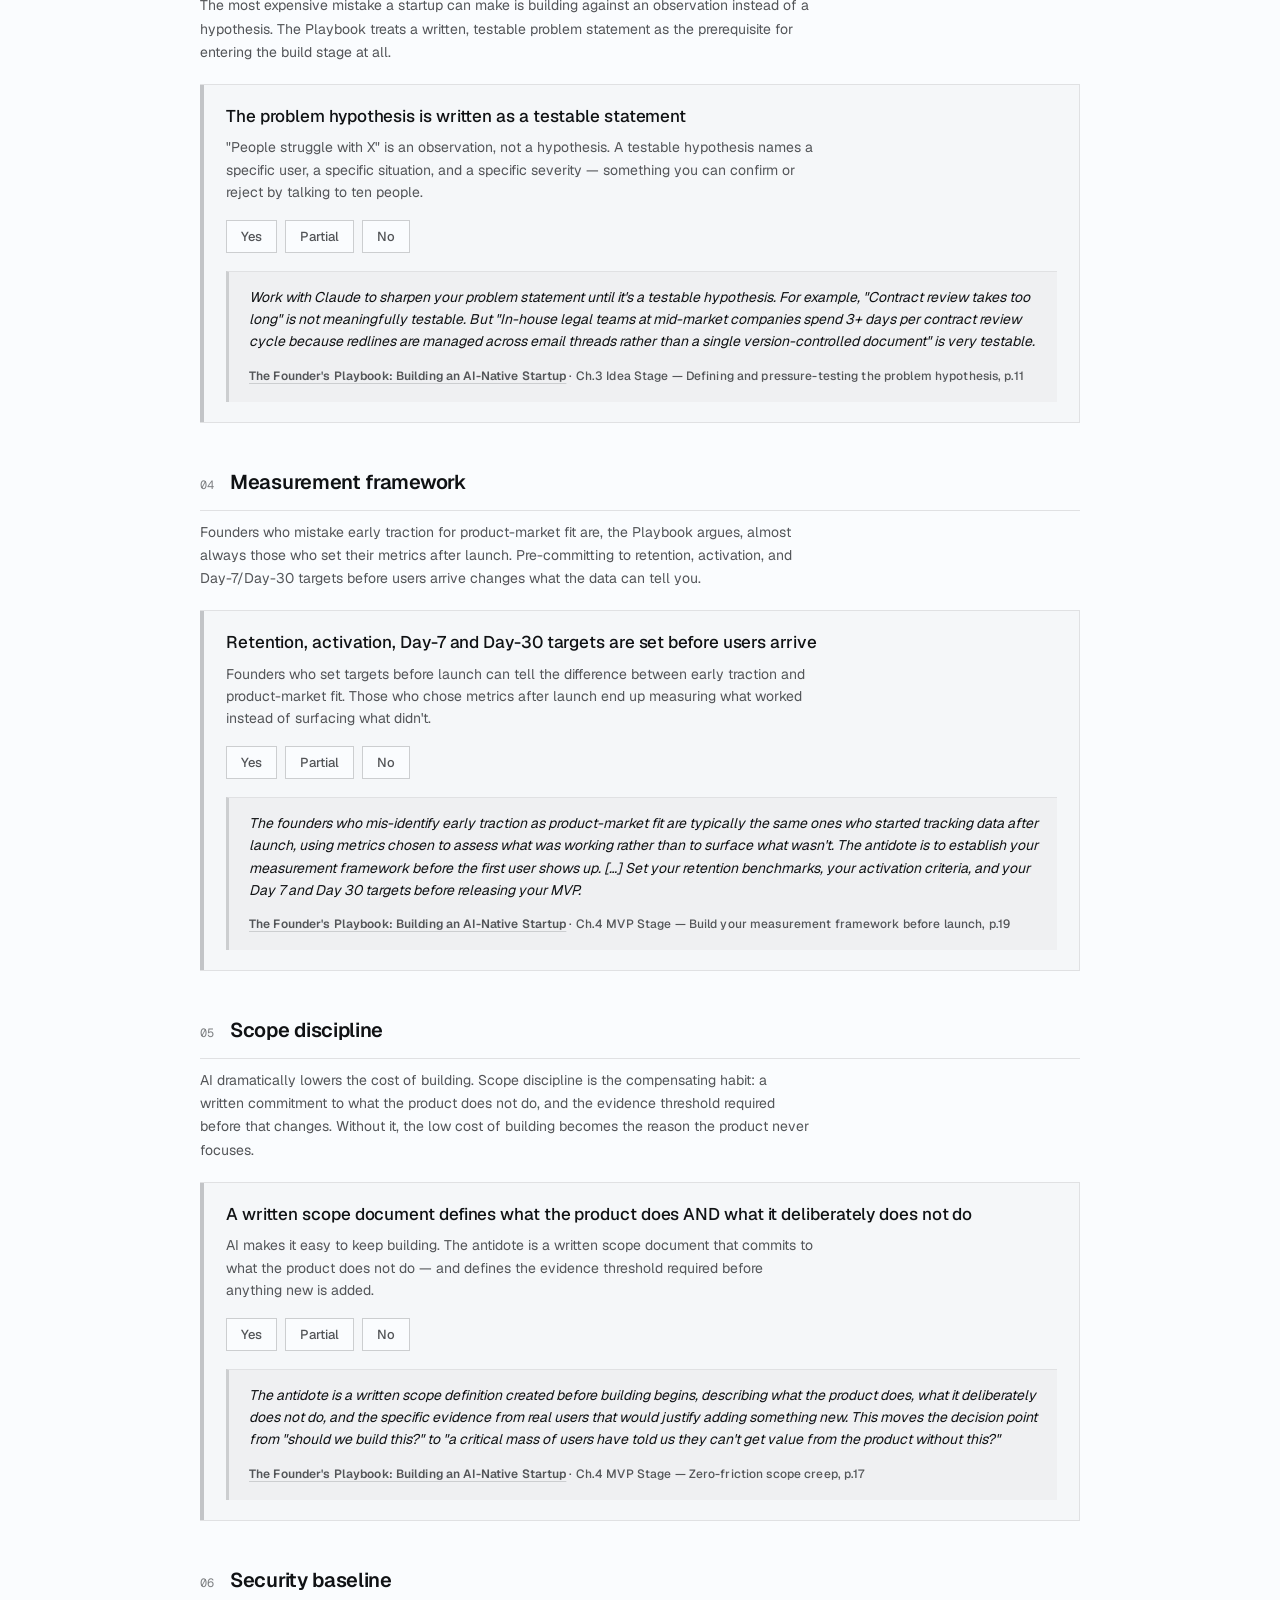
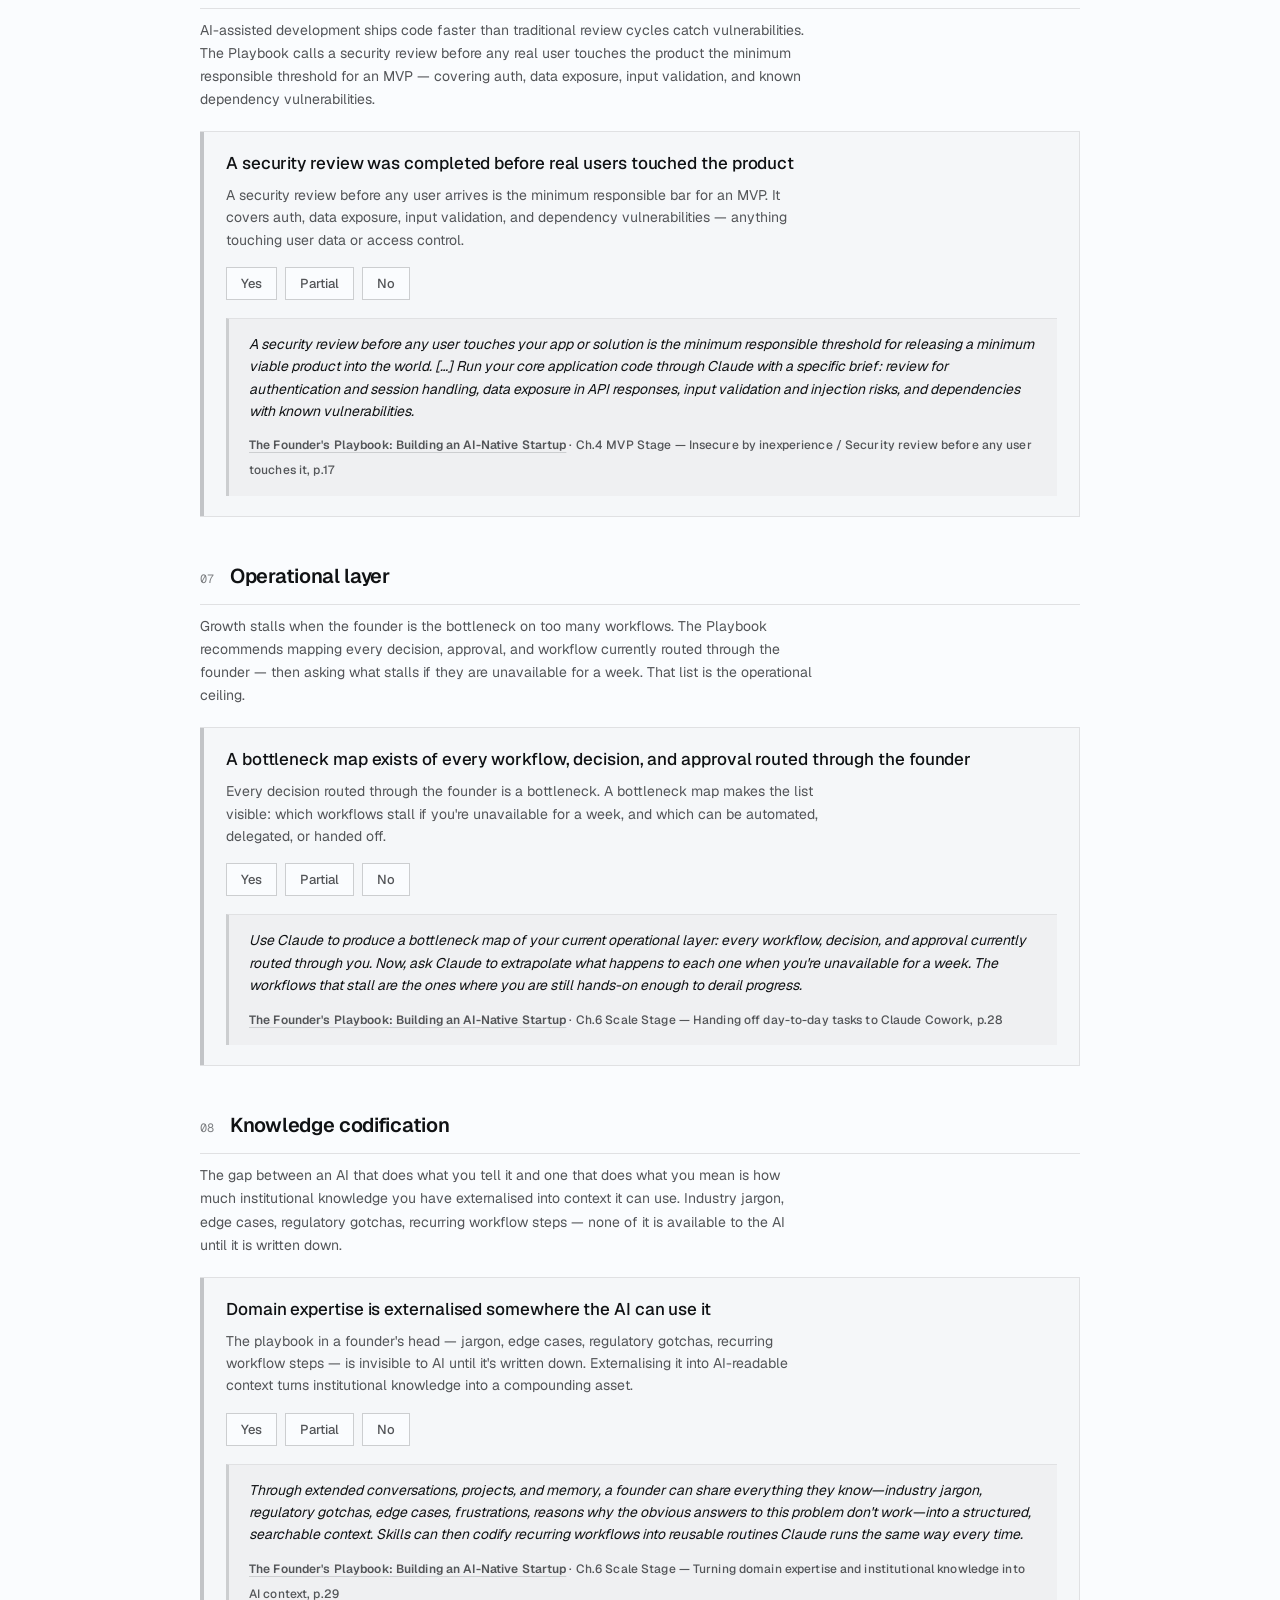
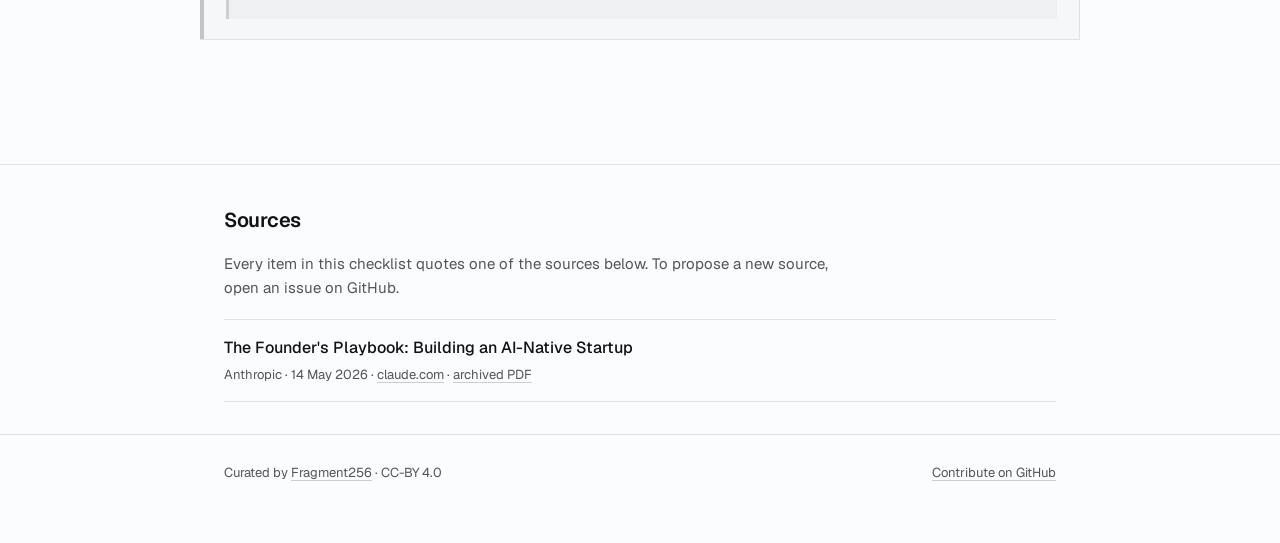
==== commit 1c1308a6: "site: restore user-original lede text" ====
--- a/docs/index.html
+++ b/docs/index.html
@@ -25,7 +25,7 @@
 <section class="hero">
   <div class="wrap">
     <h1>How AI ready are you?</h1>
-    <p class="lede">Eight practices for operating AI-natively. Every item quotes directly from <a href="https://claude.com/blog/the-founders-playbook" target="_blank" rel="noopener">Anthropic's Founder's Playbook</a> — the source is shown alongside each item.</p>
+    <p class="lede">The checklist below derives directly from <a href="https://claude.com/blog/the-founders-playbook" target="_blank" rel="noopener">Anthropic's Founder's Playbook</a>, highlighting key milestones for AI readiness.</p>
   </div>
 </section>
 
--- a/docs/assets/style.css
+++ b/docs/assets/style.css
@@ -294,7 +294,6 @@
   .score-bar { min-width: 0; height: 6px; }
   .score-breakdown { gap: 10px; font-size: 12px; }
   .checklist { padding: 20px 0 60px; }
-  .category-desc { display: none; }
   .item-body { padding: 14px 16px; }
   .item-title { font-size: 15px; }
   .item-desc { font-size: 13px; margin: 0 0 12px; }
